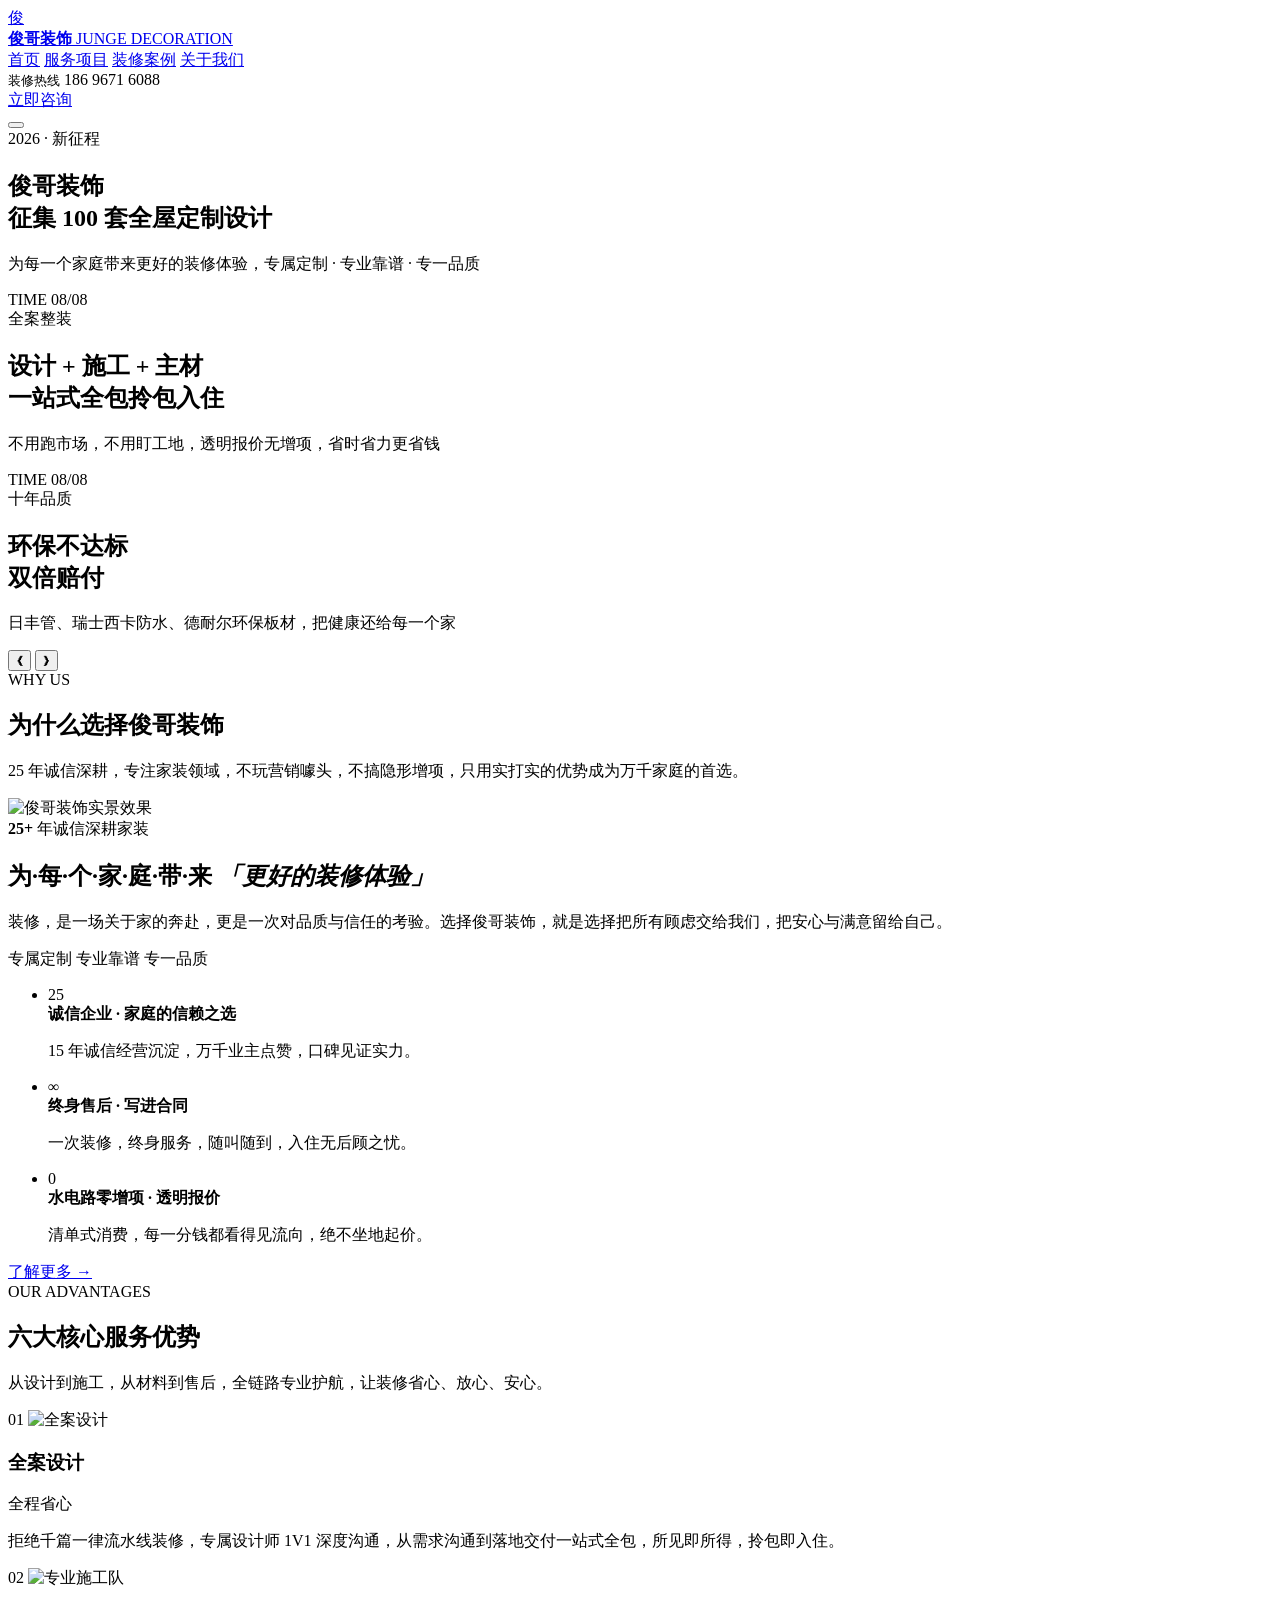
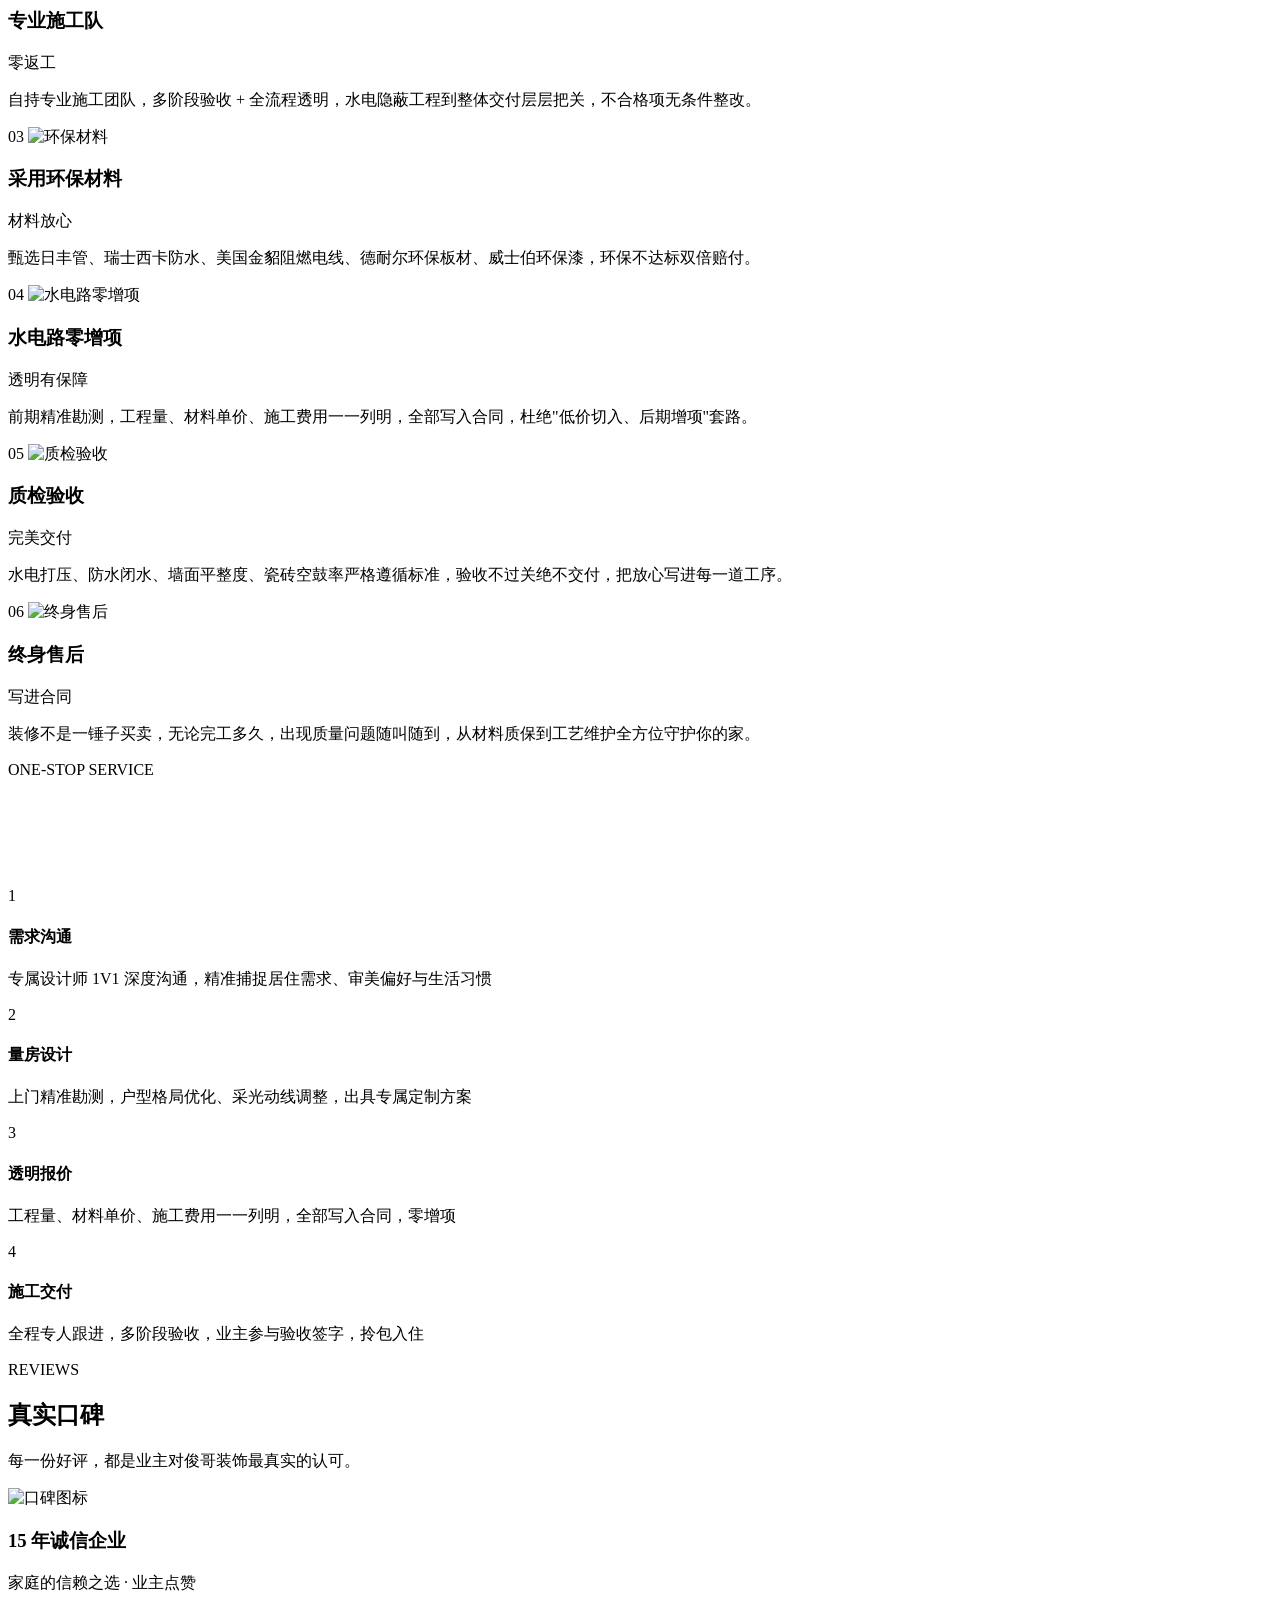
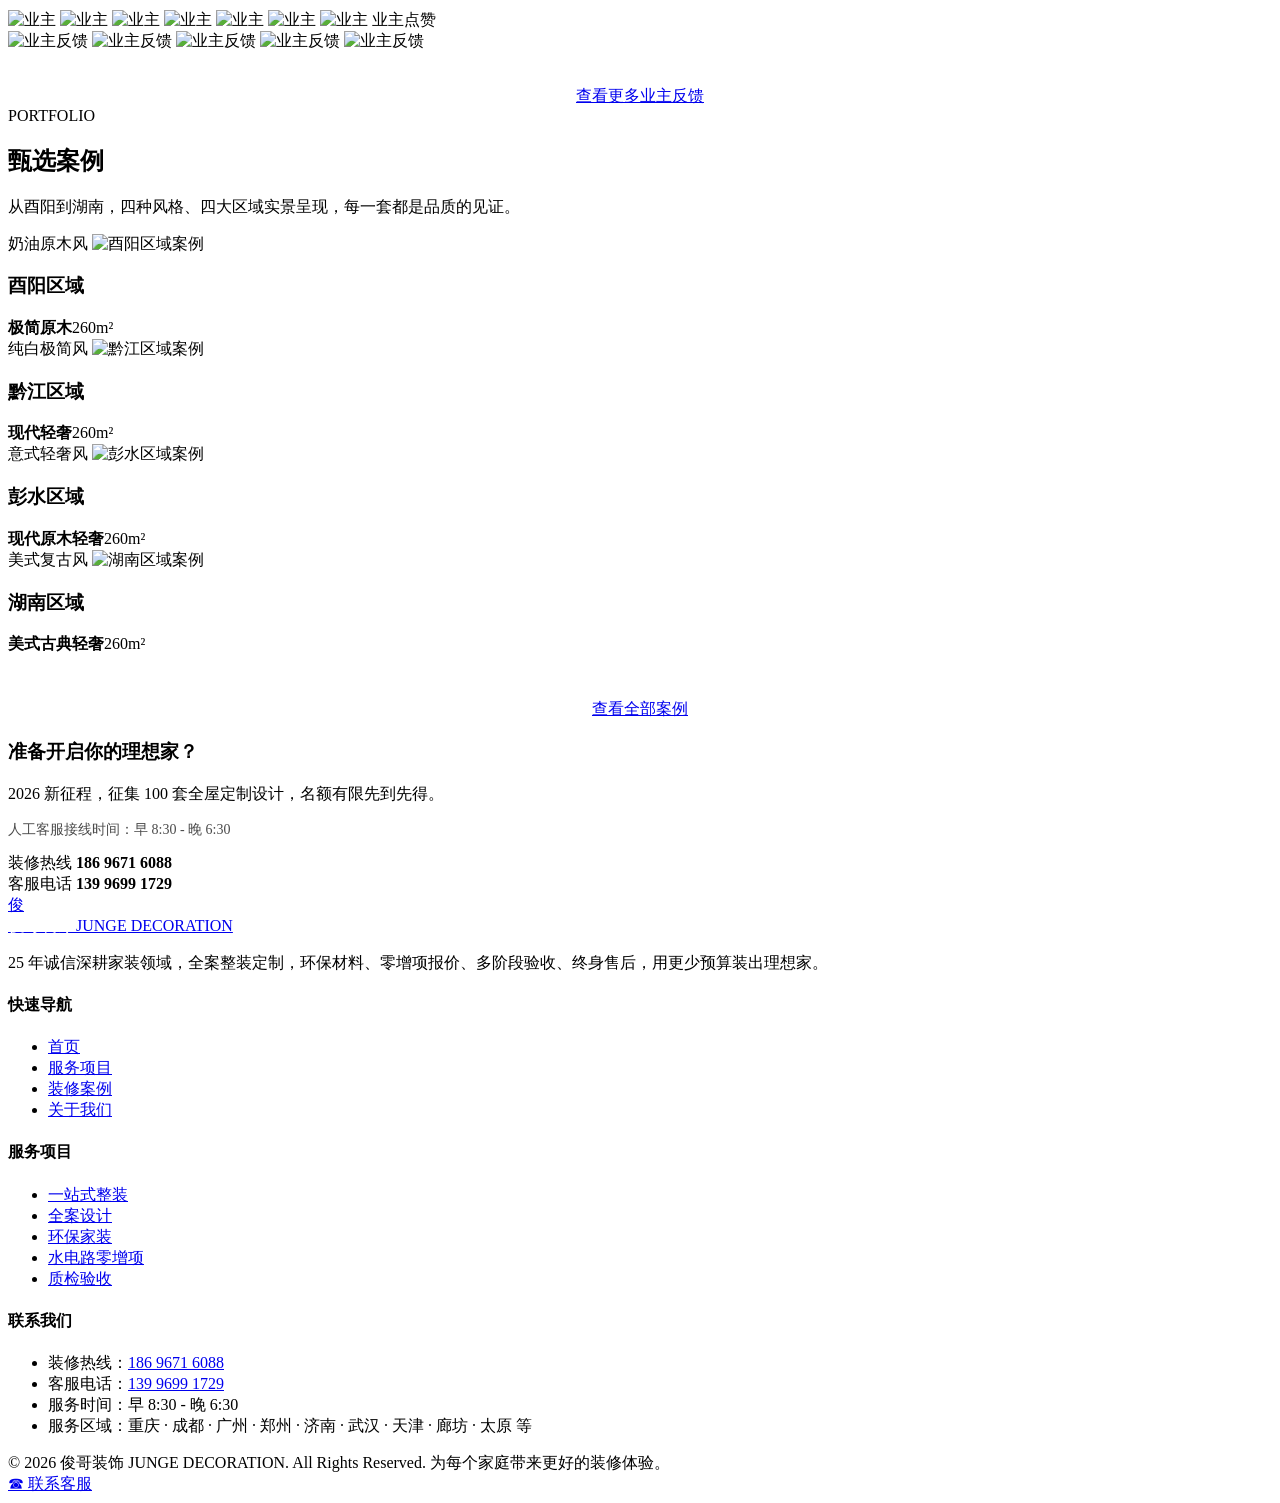
==== index.html @ 9ebd9d01 "add index.html" ====
<!DOCTYPE html>
<html lang="zh-CN">
<head>
  <meta charset="UTF-8" />
  <meta name="viewport" content="width=device-width, initial-scale=1.0" />
  <title>俊哥装饰 - 一站式整装定制 · 环保家装 · 终身售后</title>
  <meta name="description" content="俊哥装饰，25年诚信深耕家装领域。全案设计、环保材料、水电路零增项、多阶段质检验收、终身售后写进合同，让装修像购物一样简单轻松。" />
  <link rel="stylesheet" href="assets/css/style.css" />
</head>
<body>

  <!-- ============ 顶部导航 ============ -->
  <header class="header">
    <div class="container nav">
      <a class="brand" href="index.html">
        <div class="brand-logo">俊</div>
        <div class="brand-text">
          <b>俊哥装饰</b>
          <span>JUNGE DECORATION</span>
        </div>
      </a>
      <nav class="nav-links">
        <a href="index.html">首页</a>
        <a href="services.html">服务项目</a>
        <a href="cases.html">装修案例</a>
        <a href="about.html">关于我们</a>
      </nav>
      <div class="nav-contact">
        <div class="phone">
          <small>装修热线</small>
          186 9671 6088
        </div>
        <a class="btn btn--primary" href="tel:18696716088">立即咨询</a>
      </div>
      <button class="nav-toggle" aria-label="菜单">
        <span></span><span></span><span></span>
      </button>
    </div>
  </header>

  <!-- ============ Hero 轮播 ============ -->
  <section class="hero">
    <div class="hero-track">
      <div class="hero-slide" style="background-image: url('images/banner1.jpg');">
        <div class="hero-caption">
          <span class="year">2026 · 新征程</span>
          <h1>俊哥装饰<br />征集 100 套全屋定制设计</h1>
          <p>为每一个家庭带来更好的装修体验，专属定制 · 专业靠谱 · 专一品质</p>
          <span class="time">TIME 08/08</span>
        </div>
      </div>
      <div class="hero-slide" style="background-image: url('images/banner2.jpg');">
        <div class="hero-caption">
          <span class="year">全案整装</span>
          <h1>设计 + 施工 + 主材<br />一站式全包拎包入住</h1>
          <p>不用跑市场，不用盯工地，透明报价无增项，省时省力更省钱</p>
          <span class="time">TIME 08/08</span>
        </div>
      </div>
      <div class="hero-slide" style="background-image: url('images/banner3.jpg');">
        <div class="hero-caption">
          <span class="year">十年品质</span>
          <h1>环保不达标<br />双倍赔付</h1>
          <p>日丰管、瑞士西卡防水、德耐尔环保板材，把健康还给每一个家</p>
        </div>
      </div>
    </div>
    <button class="hero-arrow prev" aria-label="上一张">&#10094;</button>
    <button class="hero-arrow next" aria-label="下一张">&#10095;</button>
    <div class="hero-dots"></div>
  </section>

  <!-- ============ 为什么选择俊哥装饰 ============ -->
  <section class="section">
    <div class="container">
      <div class="section-head reveal">
        <span class="kicker">WHY US</span>
        <h2>为什么选择俊哥装饰</h2>
        <p>25 年诚信深耕，专注家装领域，不玩营销噱头，不搞隐形增项，只用实打实的优势成为万千家庭的首选。</p>
      </div>
      <div class="why-wrap">
        <div class="why-media reveal">
          <img src="images/why-bg.jpg" alt="俊哥装饰实景效果" />
          <div class="why-badge">
            <b>25+</b>
            <span>年诚信深耕家装</span>
          </div>
        </div>
        <div class="why-body reveal">
          <h2>为·每·个·家·庭·带·来 <em>「更好的装修体验」</em></h2>
          <p>装修，是一场关于家的奔赴，更是一次对品质与信任的考验。选择俊哥装饰，就是选择把所有顾虑交给我们，把安心与满意留给自己。</p>
          <div class="why-tags">
            <span class="why-tag"><i></i>专属定制</span>
            <span class="why-tag"><i></i>专业靠谱</span>
            <span class="why-tag"><i></i>专一品质</span>
          </div>
          <ul class="why-list">
            <li>
              <span class="n">25</span>
              <div>
                <b>诚信企业 · 家庭的信赖之选</b>
                <p>15 年诚信经营沉淀，万千业主点赞，口碑见证实力。</p>
              </div>
            </li>
            <li>
              <span class="n">∞</span>
              <div>
                <b>终身售后 · 写进合同</b>
                <p>一次装修，终身服务，随叫随到，入住无后顾之忧。</p>
              </div>
            </li>
            <li>
              <span class="n">0</span>
              <div>
                <b>水电路零增项 · 透明报价</b>
                <p>清单式消费，每一分钱都看得见流向，绝不坐地起价。</p>
              </div>
            </li>
          </ul>
          <a class="btn btn--primary" href="about.html" style="margin-top:20px;">了解更多 &rarr;</a>
        </div>
      </div>
    </div>
  </section>

  <!-- ============ 核心优势 ============ -->
  <section class="section section--white">
    <div class="container">
      <div class="section-head reveal">
        <span class="kicker">OUR ADVANTAGES</span>
        <h2>六大核心服务优势</h2>
        <p>从设计到施工，从材料到售后，全链路专业护航，让装修省心、放心、安心。</p>
      </div>
      <div class="adv-grid">
        <div class="adv-card reveal">
          <span class="adv-num">01</span>
          <img class="adv-img" src="images/design.jpg" alt="全案设计" />
          <h3>全案设计</h3>
          <div class="adv-sub">全程省心</div>
          <p>拒绝千篇一律流水线装修，专属设计师 1V1 深度沟通，从需求沟通到落地交付一站式全包，所见即所得，拎包即入住。</p>
        </div>
        <div class="adv-card reveal">
          <span class="adv-num">02</span>
          <img class="adv-img" src="images/worker.jpg" alt="专业施工队" />
          <h3>专业施工队</h3>
          <div class="adv-sub">零返工</div>
          <p>自持专业施工团队，多阶段验收 + 全流程透明，水电隐蔽工程到整体交付层层把关，不合格项无条件整改。</p>
        </div>
        <div class="adv-card reveal">
          <span class="adv-num">03</span>
          <img class="adv-img" src="images/env.jpg" alt="环保材料" />
          <h3>采用环保材料</h3>
          <div class="adv-sub">材料放心</div>
          <p>甄选日丰管、瑞士西卡防水、美国金貂阻燃电线、德耐尔环保板材、威士伯环保漆，环保不达标双倍赔付。</p>
        </div>
        <div class="adv-card reveal">
          <span class="adv-num">04</span>
          <img class="adv-img" src="images/zero.jpg" alt="水电路零增项" />
          <h3>水电路零增项</h3>
          <div class="adv-sub">透明有保障</div>
          <p>前期精准勘测，工程量、材料单价、施工费用一一列明，全部写入合同，杜绝"低价切入、后期增项"套路。</p>
        </div>
        <div class="adv-card reveal">
          <span class="adv-num">05</span>
          <img class="adv-img" src="images/patent.png" alt="质检验收" />
          <h3>质检验收</h3>
          <div class="adv-sub">完美交付</div>
          <p>水电打压、防水闭水、墙面平整度、瓷砖空鼓率严格遵循标准，验收不过关绝不交付，把放心写进每一道工序。</p>
        </div>
        <div class="adv-card reveal">
          <span class="adv-num">06</span>
          <img class="adv-img" src="images/after-sale.jpg" alt="终身售后" />
          <h3>终身售后</h3>
          <div class="adv-sub">写进合同</div>
          <p>装修不是一锤子买卖，无论完工多久，出现质量问题随叫随到，从材料质保到工艺维护全方位守护你的家。</p>
        </div>
      </div>
    </div>
  </section>

  <!-- ============ 一站式流程 ============ -->
  <section class="section section--dark">
    <div class="container">
      <div class="section-head reveal">
        <span class="kicker">ONE-STOP SERVICE</span>
        <h2 style="color:#fff;">一站式整装 · 装修像购物一样简单</h2>
        <p style="color:rgba(255,255,255,0.7);">设计 + 基材 + 主材 + 施工 + 售后全包，透明报价，无增项，无套路。</p>
      </div>
      <div class="flow-grid">
        <div class="flow-step reveal">
          <div class="num">1</div>
          <h4>需求沟通</h4>
          <p>专属设计师 1V1 深度沟通，精准捕捉居住需求、审美偏好与生活习惯</p>
        </div>
        <div class="flow-step reveal">
          <div class="num">2</div>
          <h4>量房设计</h4>
          <p>上门精准勘测，户型格局优化、采光动线调整，出具专属定制方案</p>
        </div>
        <div class="flow-step reveal">
          <div class="num">3</div>
          <h4>透明报价</h4>
          <p>工程量、材料单价、施工费用一一列明，全部写入合同，零增项</p>
        </div>
        <div class="flow-step reveal">
          <div class="num">4</div>
          <h4>施工交付</h4>
          <p>全程专人跟进，多阶段验收，业主参与验收签字，拎包入住</p>
        </div>
      </div>
    </div>
  </section>

  <!-- ============ 真实口碑 ============ -->
  <section class="section section--light">
    <div class="container">
      <div class="section-head reveal">
        <span class="kicker">REVIEWS</span>
        <h2>真实口碑</h2>
        <p>每一份好评，都是业主对俊哥装饰最真实的认可。</p>
      </div>
      <div class="review-head reveal">
        <img src="images/review-icon.png" alt="口碑图标" />
        <div>
          <h3>15 年诚信企业</h3>
          <p>家庭的信赖之选 · 业主点赞</p>
        </div>
        <div class="review-avatars">
          <img src="images/avatar1.jpg" alt="业主" />
          <img src="images/avatar2.jpg" alt="业主" />
          <img src="images/avatar3.jpg" alt="业主" />
          <img src="images/avatar4.jpg" alt="业主" />
          <img src="images/avatar5.jpg" alt="业主" />
          <img src="images/avatar6.jpg" alt="业主" />
          <img src="images/avatar7.jpg" alt="业主" />
          <span class="tip">业主点赞</span>
        </div>
      </div>
      <div class="review-grid">
        <img src="images/yzhk1.png" alt="业主反馈" data-lightbox="images/yzhk1.png" />
        <img src="images/yzhk2.png" alt="业主反馈" data-lightbox="images/yzhk2.png" />
        <img src="images/yzhk3.jpg" alt="业主反馈" data-lightbox="images/yzhk3.jpg" />
        <img src="images/yzhk4.jpg" alt="业主反馈" data-lightbox="images/yzhk4.jpg" />
        <img src="images/yzhk5.jpg" alt="业主反馈" data-lightbox="images/yzhk5.jpg" />
      </div>
      <div style="text-align:center; margin-top:34px;">
        <a class="btn btn--dark" href="about.html#reviews">查看更多业主反馈</a>
      </div>
    </div>
  </section>

  <!-- ============ 甄选案例 ============ -->
  <section class="section section--white">
    <div class="container">
      <div class="section-head reveal">
        <span class="kicker">PORTFOLIO</span>
        <h2>甄选案例</h2>
        <p>从酉阳到湖南，四种风格、四大区域实景呈现，每一套都是品质的见证。</p>
      </div>
      <div class="case-grid">
        <div class="case-card reveal" onclick="location.href='cases.html'">
          <div class="case-cover">
            <span class="case-style">奶油原木风</span>
            <img src="images/case1.png" alt="酉阳区域案例" />
          </div>
          <div class="case-info">
            <h3>酉阳区域</h3>
            <div class="meta"><b>极简原木</b><span>260m²</span></div>
          </div>
        </div>
        <div class="case-card reveal" onclick="location.href='cases.html'">
          <div class="case-cover">
            <span class="case-style">纯白极简风</span>
            <img src="images/case2.png" alt="黔江区域案例" />
          </div>
          <div class="case-info">
            <h3>黔江区域</h3>
            <div class="meta"><b>现代轻奢</b><span>260m²</span></div>
          </div>
        </div>
        <div class="case-card reveal" onclick="location.href='cases.html'">
          <div class="case-cover">
            <span class="case-style">意式轻奢风</span>
            <img src="images/case3.png" alt="彭水区域案例" />
          </div>
          <div class="case-info">
            <h3>彭水区域</h3>
            <div class="meta"><b>现代原木轻奢</b><span>260m²</span></div>
          </div>
        </div>
        <div class="case-card reveal" onclick="location.href='cases.html'">
          <div class="case-cover">
            <span class="case-style">美式复古风</span>
            <img src="images/case4.png" alt="湖南区域案例" />
          </div>
          <div class="case-info">
            <h3>湖南区域</h3>
            <div class="meta"><b>美式古典轻奢</b><span>260m²</span></div>
          </div>
        </div>
      </div>
      <div style="text-align:center; margin-top:44px;">
        <a class="btn btn--primary" href="cases.html">查看全部案例</a>
      </div>
    </div>
  </section>

  <!-- ============ 联系 CTA ============ -->
  <section class="section">
    <div class="container">
      <div class="cta reveal">
        <div>
          <h3>准备开启你的理想家？</h3>
          <p>2026 新征程，征集 100 套全屋定制设计，名额有限先到先得。</p>
          <p style="opacity:0.7; font-size:14px;">人工客服接线时间：早 8:30 - 晚 6:30</p>
        </div>
        <div class="phones">
          <div>
            <span>装修热线</span>
            <b>186 9671 6088</b>
          </div>
          <div>
            <span>客服电话</span>
            <b>139 9699 1729</b>
          </div>
        </div>
      </div>
    </div>
  </section>

  <!-- ============ 页脚 ============ -->
  <footer class="footer">
    <div class="container">
      <div class="footer-grid">
        <div class="footer-brand">
          <a class="brand" href="index.html">
            <div class="brand-logo">俊</div>
            <div class="brand-text">
              <b style="color:#fff;">俊哥装饰</b>
              <span>JUNGE DECORATION</span>
            </div>
          </a>
          <p>25 年诚信深耕家装领域，全案整装定制，环保材料、零增项报价、多阶段验收、终身售后，用更少预算装出理想家。</p>
        </div>
        <div>
          <h4>快速导航</h4>
          <ul class="footer-links">
            <li><a href="index.html">首页</a></li>
            <li><a href="services.html">服务项目</a></li>
            <li><a href="cases.html">装修案例</a></li>
            <li><a href="about.html">关于我们</a></li>
          </ul>
        </div>
        <div>
          <h4>服务项目</h4>
          <ul class="footer-links">
            <li><a href="services.html">一站式整装</a></li>
            <li><a href="services.html#design">全案设计</a></li>
            <li><a href="services.html#env">环保家装</a></li>
            <li><a href="services.html#zero">水电路零增项</a></li>
            <li><a href="services.html#check">质检验收</a></li>
          </ul>
        </div>
        <div>
          <h4>联系我们</h4>
          <ul class="footer-contact">
            <li><span>装修热线：</span><a href="tel:18696716088">186 9671 6088</a></li>
            <li><span>客服电话：</span><a href="tel:13996991729">139 9699 1729</a></li>
            <li><span>服务时间：</span>早 8:30 - 晚 6:30</li>
            <li><span>服务区域：</span>重庆 · 成都 · 广州 · 郑州 · 济南 · 武汉 · 天津 · 廊坊 · 太原 等</li>
          </ul>
        </div>
      </div>
      <div class="footer-bottom">
        &copy; 2026 俊哥装饰 JUNGE DECORATION. All Rights Reserved. 为每个家庭带来更好的装修体验。
      </div>
    </div>
  </footer>

  <a class="float-call" href="tel:18696716088">
    <span class="ico">&#9742;</span>
    <span>联系客服</span>
  </a>

  <script src="assets/js/main.js"></script>
</body>
</html>
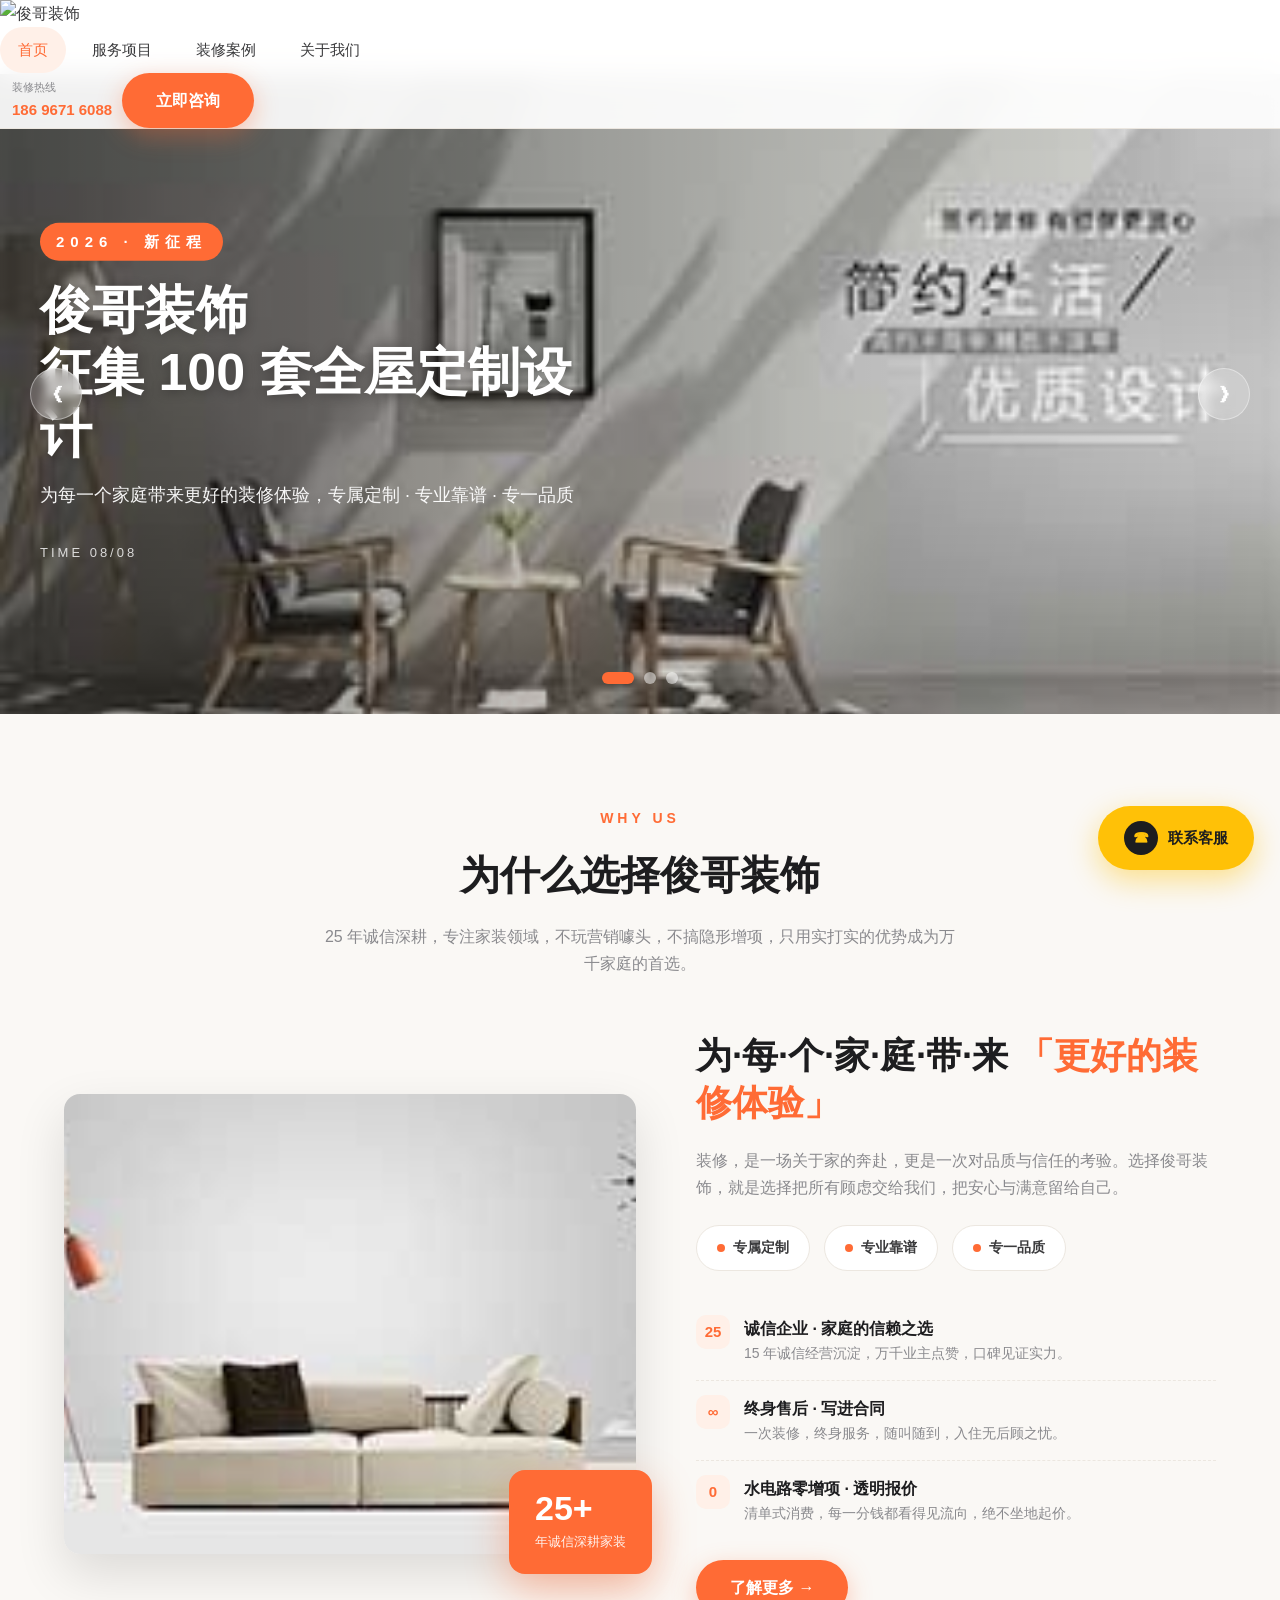
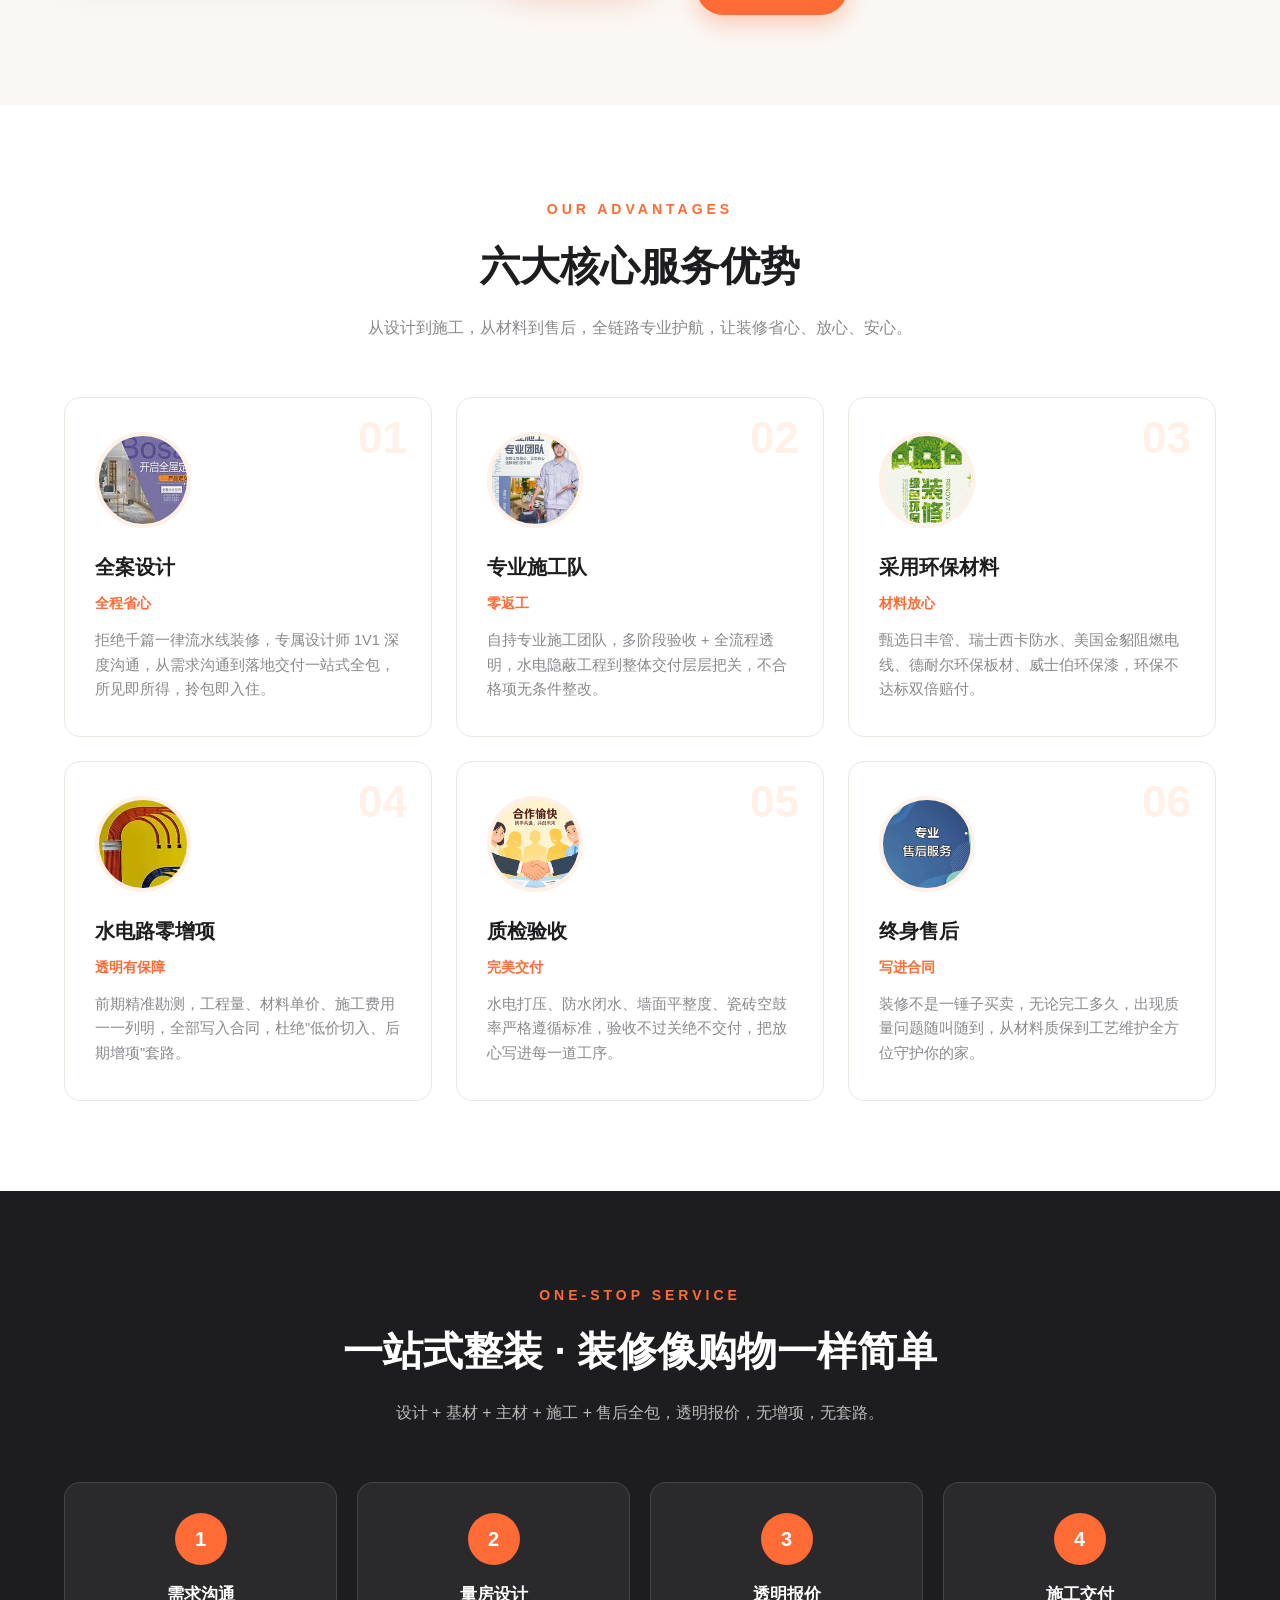
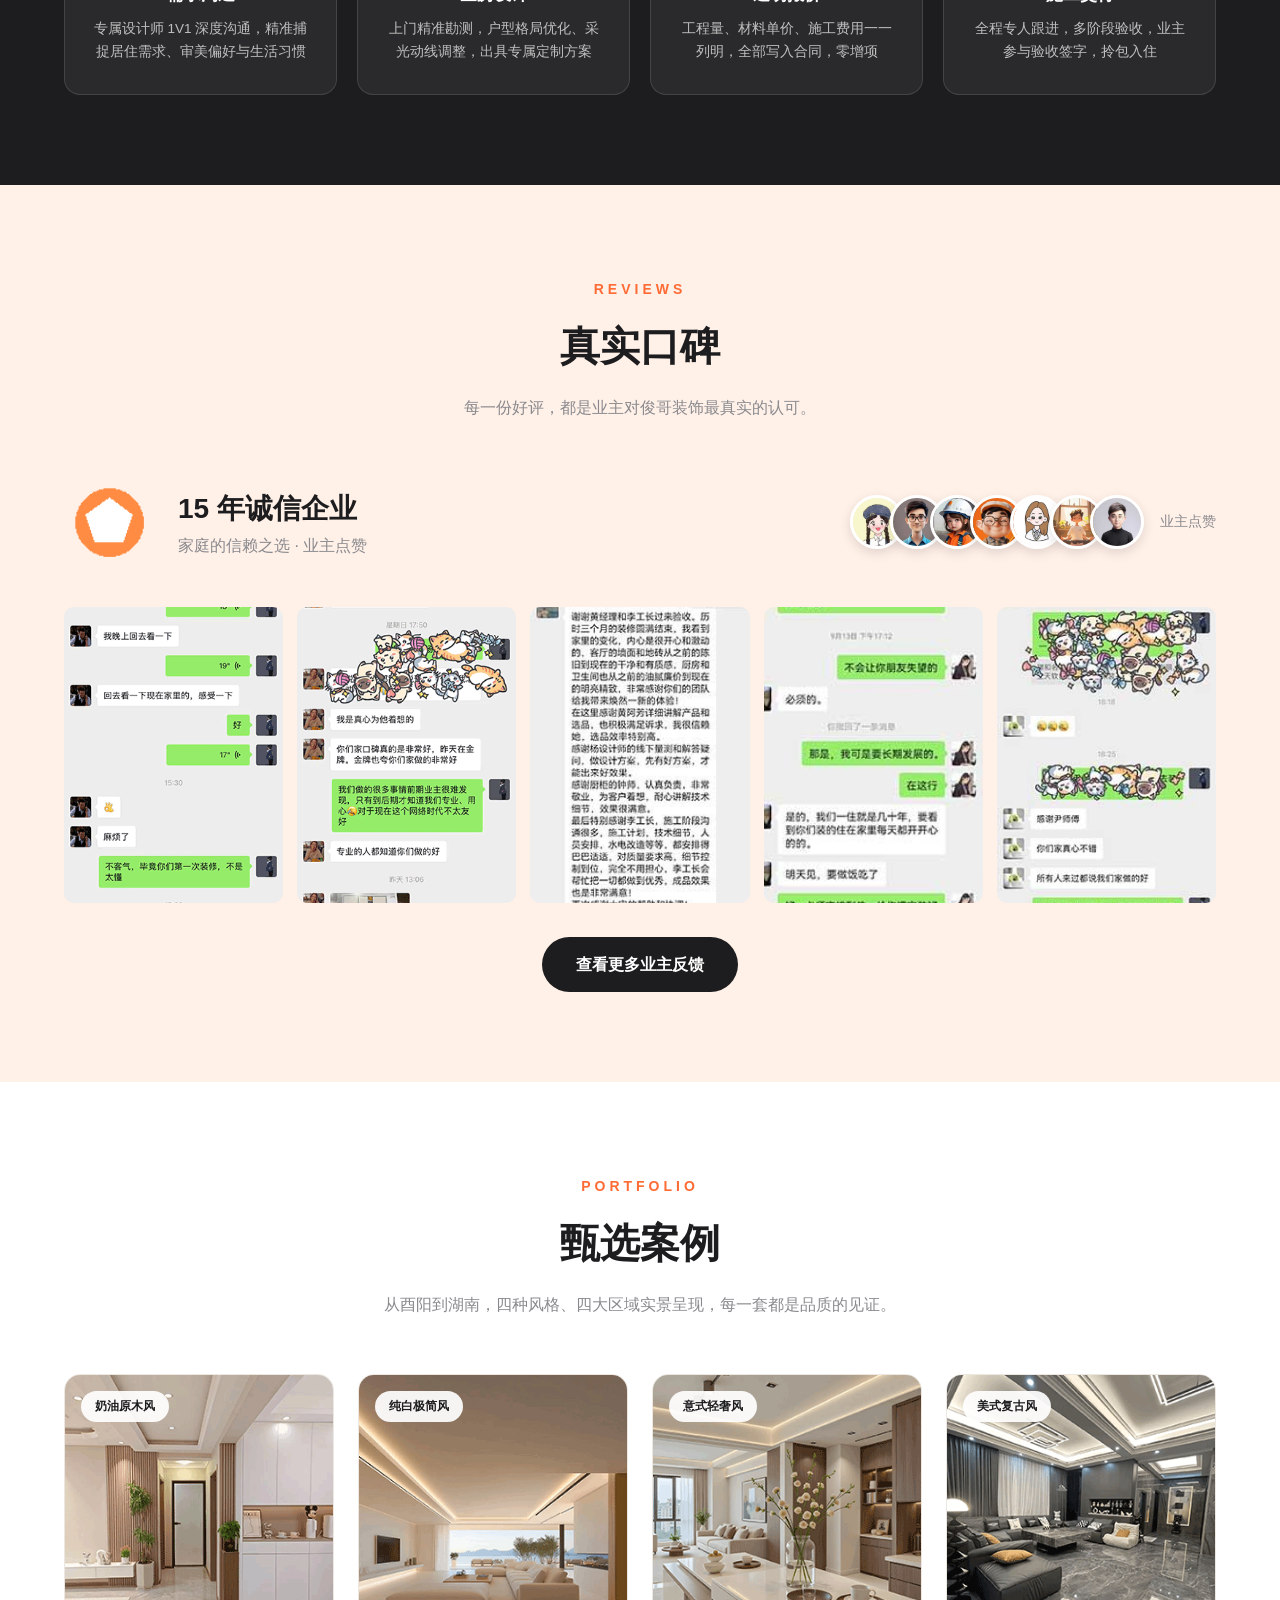
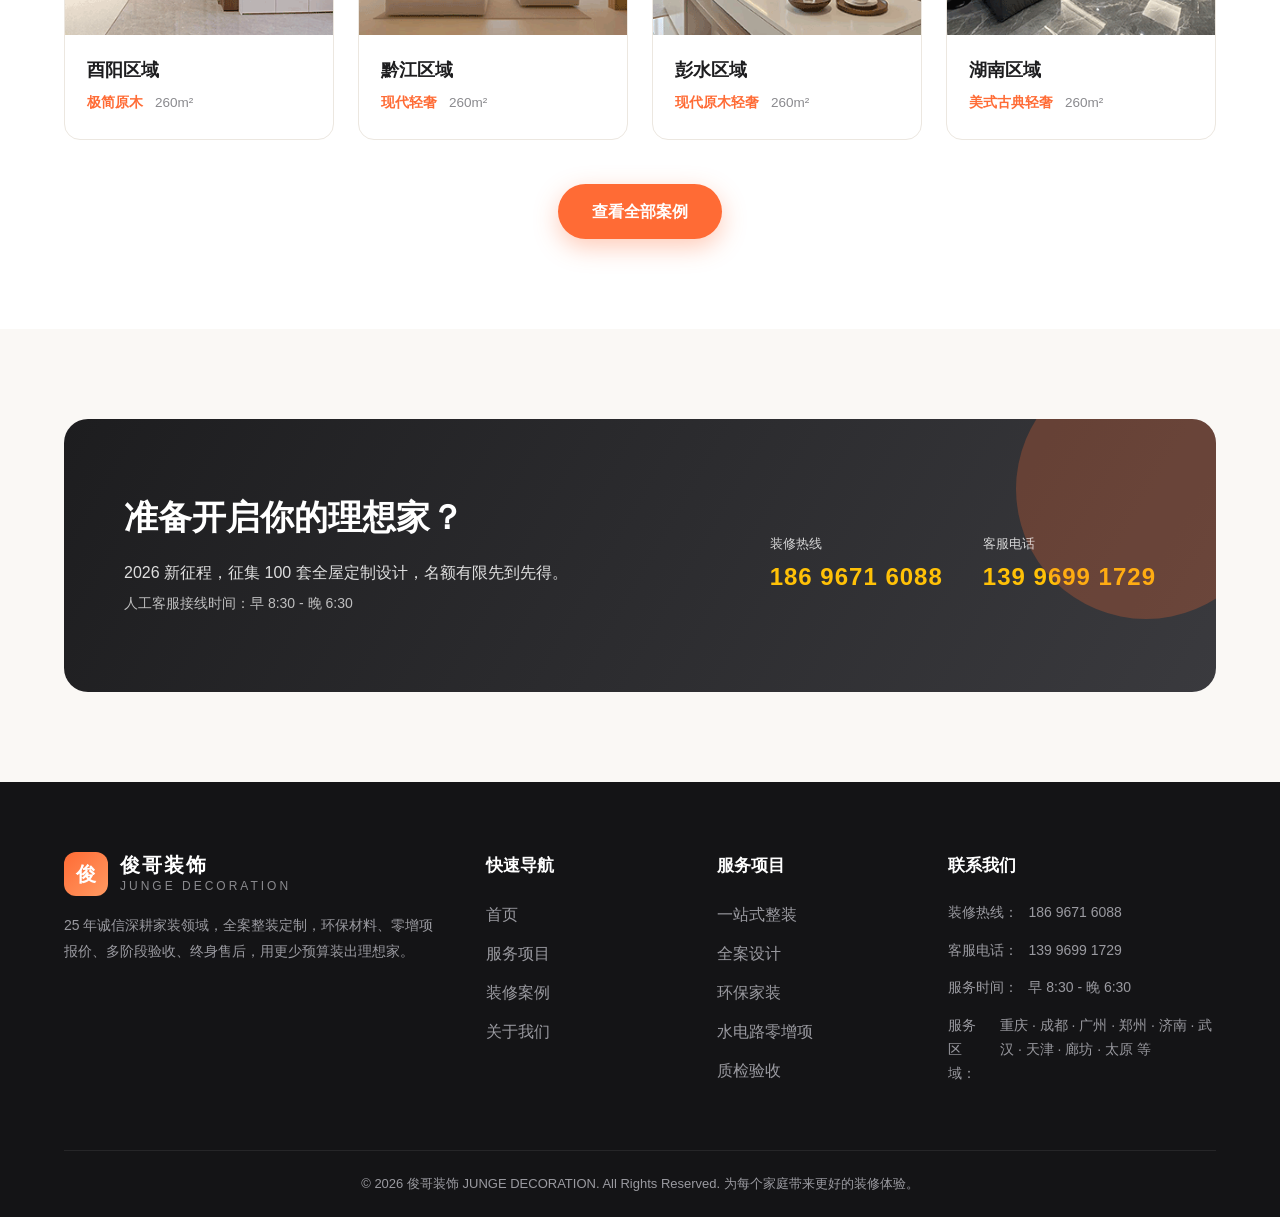
==== commit 9715e004: "update index.html" ====
--- a/index.html
+++ b/index.html
@@ -11,13 +11,8 @@
 
   <!-- ============ 顶部导航 ============ -->
   <header class="header">
-    <div class="container nav">
-      <a class="brand" href="index.html">
-        <div class="brand-logo">俊</div>
-        <div class="brand-text">
-          <b>俊哥装饰</b>
-          <span>JUNGE DECORATION</span>
-        </div>
+          <a class="brand" href="index.html">
+        <img class="brand-logo-img" src="images/logo.jpg" alt="俊哥装饰" />
       </a>
       <nav class="nav-links">
         <a href="index.html">首页</a>
--- a/assets/css/style.css
+++ b/assets/css/style.css
@@ -0,0 +1,684 @@
+/* =========================================================
+   俊哥装饰 · 装修服务网站 全局样式
+   主色: 品牌橙 #ff6b35 / 深灰 #1d1d1f / 原木暖调 #b98a5e
+   ========================================================= */
+:root {
+  --primary: #ff6b35;
+  --primary-dark: #e8541d;
+  --primary-light: #fff0e8;
+  --dark: #1d1d1f;
+  --dark-2: #2a2a2e;
+  --text: #3a3a3c;
+  --text-light: #8a8a8e;
+  --bg: #faf8f5;
+  --bg-white: #ffffff;
+  --border: #ece7e0;
+  --wood: #b98a5e;
+  --yellow: #ffc107;
+  --shadow: 0 10px 30px rgba(0, 0, 0, 0.06);
+  --shadow-lg: 0 20px 50px rgba(0, 0, 0, 0.12);
+  --radius: 16px;
+  --radius-sm: 10px;
+  --font: "PingFang SC", "Microsoft YaHei", "Hiragino Sans GB", "Segoe UI", sans-serif;
+}
+
+* { margin: 0; padding: 0; box-sizing: border-box; }
+
+html { scroll-behavior: smooth; }
+
+body {
+  font-family: var(--font);
+  color: var(--text);
+  background: var(--bg);
+  line-height: 1.7;
+  -webkit-font-smoothing: antialiased;
+}
+
+img { max-width: 100%; display: block; }
+a { text-decoration: none; color: inherit; }
+ul { list-style: none; }
+
+.container {
+  max-width: 1200px;
+  margin: 0 auto;
+  padding: 0 24px;
+}
+
+.section { padding: 90px 0; }
+.section--white { background: #fff; }
+.section--dark { background: var(--dark); color: #fff; }
+.section--light { background: var(--primary-light); }
+
+.section-head { text-align: center; margin-bottom: 56px; }
+.section-head .kicker {
+  display: inline-block;
+  color: var(--primary);
+  font-weight: 600;
+  letter-spacing: 4px;
+  font-size: 14px;
+  text-transform: uppercase;
+  margin-bottom: 10px;
+}
+.section-head h2 {
+  font-size: 40px;
+  font-weight: 700;
+  color: var(--dark);
+  margin-bottom: 14px;
+}
+.section-head p { color: var(--text-light); max-width: 640px; margin: 0 auto; }
+
+/* ---------- 按钮 ---------- */
+.btn {
+  display: inline-flex;
+  align-items: center;
+  gap: 8px;
+  padding: 14px 34px;
+  border-radius: 999px;
+  font-size: 16px;
+  font-weight: 600;
+  cursor: pointer;
+  border: none;
+  transition: all 0.3s ease;
+}
+.btn--primary { background: var(--primary); color: #fff; box-shadow: 0 8px 24px rgba(255, 107, 53, 0.35); }
+.btn--primary:hover { background: var(--primary-dark); transform: translateY(-2px); }
+.btn--outline { background: transparent; color: #fff; border: 1.5px solid rgba(255,255,255,0.6); }
+.btn--outline:hover { background: rgba(255,255,255,0.12); }
+.btn--dark { background: var(--dark); color: #fff; }
+.btn--dark:hover { background: #000; transform: translateY(-2px); }
+
+/* ---------- 顶部导航 ---------- */
+.header {
+  position: fixed;
+  top: 0; left: 0; right: 0;
+  z-index: 1000;
+  background: rgba(255, 255, 255, 0.92);
+  backdrop-filter: blur(12px);
+  border-bottom: 1px solid var(--border);
+  transition: box-shadow 0.3s ease;
+}
+.header.scrolled { box-shadow: 0 4px 20px rgba(0,0,0,0.08); }
+.nav {
+  display: flex;
+  align-items: center;
+  justify-content: space-between;
+  height: 74px;
+}
+.brand { display: flex; align-items: center; gap: 12px; }
+.brand-logo {
+  width: 44px; height: 44px;
+  border-radius: 12px;
+  background: linear-gradient(135deg, var(--primary), #ff9a62);
+  display: flex; align-items: center; justify-content: center;
+  color: #fff; font-weight: 800; font-size: 20px;
+}
+.brand-text { line-height: 1.1; }
+.brand-text b { font-size: 20px; color: var(--dark); display: block; letter-spacing: 2px; }
+.brand-text span { font-size: 12px; color: var(--text-light); letter-spacing: 3px; }
+
+.nav-links { display: flex; align-items: center; gap: 8px; }
+.nav-links a {
+  padding: 10px 18px;
+  border-radius: 999px;
+  font-size: 15px;
+  font-weight: 500;
+  color: var(--text);
+  transition: all 0.25s ease;
+}
+.nav-links a:hover, .nav-links a.active { background: var(--primary-light); color: var(--primary); }
+
+.nav-contact { display: flex; align-items: center; gap: 10px; margin-left: 12px; }
+.nav-contact .phone {
+  font-size: 15px; font-weight: 700; color: var(--primary);
+  white-space: nowrap;
+}
+.nav-contact .phone small { display: block; font-weight: 400; font-size: 11px; color: var(--text-light); }
+
+.nav-toggle {
+  display: none;
+  flex-direction: column;
+  gap: 5px;
+  background: none; border: none; cursor: pointer;
+  padding: 8px;
+}
+.nav-toggle span {
+  width: 26px; height: 3px;
+  background: var(--dark);
+  border-radius: 3px;
+  transition: all 0.3s ease;
+}
+
+/* ---------- Hero 轮播 ---------- */
+.hero {
+  margin-top: 74px;
+  position: relative;
+  height: 640px;
+  overflow: hidden;
+}
+.hero-track { display: flex; height: 100%; transition: transform 0.7s ease; }
+.hero-slide {
+  position: relative;
+  min-width: 100%;
+  height: 100%;
+  background-size: cover;
+  background-position: center;
+}
+.hero-slide::after {
+  content: "";
+  position: absolute; inset: 0;
+  background: linear-gradient(90deg, rgba(0,0,0,0.45) 0%, rgba(0,0,0,0.15) 60%, transparent 100%);
+}
+.hero-caption {
+  position: absolute;
+  z-index: 2;
+  top: 50%;
+  left: 0;
+  transform: translateY(-50%);
+  color: #fff;
+  max-width: 620px;
+  padding: 0 40px;
+  width: 100%;
+}
+.hero-caption .year {
+  display: inline-block;
+  font-size: 15px;
+  font-weight: 700;
+  letter-spacing: 6px;
+  background: var(--primary);
+  padding: 6px 16px;
+  border-radius: 999px;
+  margin-bottom: 18px;
+}
+.hero-caption h1 { font-size: 52px; font-weight: 800; line-height: 1.2; margin-bottom: 14px; text-shadow: 0 2px 12px rgba(0,0,0,0.3); }
+.hero-caption p { font-size: 18px; opacity: 0.95; margin-bottom: 28px; }
+.hero-caption .time { font-size: 13px; letter-spacing: 3px; opacity: 0.8; }
+
+.hero-arrow {
+  position: absolute;
+  top: 50%;
+  transform: translateY(-50%);
+  z-index: 3;
+  width: 52px; height: 52px;
+  border-radius: 50%;
+  background: rgba(255,255,255,0.18);
+  border: 1px solid rgba(255,255,255,0.4);
+  color: #fff;
+  font-size: 22px;
+  cursor: pointer;
+  transition: all 0.3s ease;
+  backdrop-filter: blur(6px);
+}
+.hero-arrow:hover { background: var(--primary); border-color: var(--primary); }
+.hero-arrow.prev { left: 30px; }
+.hero-arrow.next { right: 30px; }
+
+.hero-dots {
+  position: absolute;
+  bottom: 30px; left: 50%;
+  transform: translateX(-50%);
+  display: flex; gap: 10px;
+  z-index: 3;
+}
+.hero-dots button {
+  width: 12px; height: 12px;
+  border-radius: 50%;
+  border: none;
+  background: rgba(255,255,255,0.5);
+  cursor: pointer;
+  transition: all 0.3s ease;
+}
+.hero-dots button.active { background: var(--primary); width: 32px; border-radius: 999px; }
+
+/* ---------- 为什么选择 ---------- */
+.why-wrap { display: grid; grid-template-columns: 1.1fr 1fr; gap: 60px; align-items: center; }
+.why-media { position: relative; }
+.why-media img { border-radius: var(--radius); box-shadow: var(--shadow-lg); width: 100%; height: 460px; object-fit: cover; }
+.why-media .why-badge {
+  position: absolute;
+  right: -16px; bottom: -20px;
+  background: var(--primary);
+  color: #fff;
+  padding: 20px 26px;
+  border-radius: var(--radius);
+  box-shadow: 0 16px 40px rgba(255,107,53,0.4);
+}
+.why-badge b { font-size: 34px; display: block; line-height: 1.1; }
+.why-badge span { font-size: 13px; opacity: 0.9; }
+.why-body h2 { font-size: 36px; color: var(--dark); margin-bottom: 20px; line-height: 1.3; }
+.why-body h2 em { font-style: normal; color: var(--primary); }
+.why-body > p { color: var(--text-light); margin-bottom: 24px; }
+.why-tags { display: flex; gap: 14px; flex-wrap: wrap; margin-bottom: 30px; }
+.why-tag {
+  display: inline-flex; align-items: center; gap: 8px;
+  background: #fff;
+  border: 1px solid var(--border);
+  padding: 10px 20px;
+  border-radius: 999px;
+  font-size: 14px; font-weight: 600;
+}
+.why-tag i { width: 8px; height: 8px; border-radius: 50%; background: var(--primary); display: inline-block; }
+.why-list li {
+  display: flex; gap: 14px;
+  padding: 14px 0;
+  border-bottom: 1px dashed var(--border);
+  align-items: flex-start;
+}
+.why-list li:last-child { border-bottom: none; }
+.why-list .n {
+  flex-shrink: 0;
+  width: 34px; height: 34px;
+  border-radius: 10px;
+  background: var(--primary-light);
+  color: var(--primary);
+  font-weight: 700;
+  display: flex; align-items: center; justify-content: center;
+  font-size: 15px;
+}
+.why-list b { display: block; color: var(--dark); font-size: 16px; }
+.why-list p { font-size: 14px; color: var(--text-light); }
+
+/* ---------- 优势网格 ---------- */
+.adv-grid { display: grid; grid-template-columns: repeat(3, 1fr); gap: 24px; }
+.adv-card {
+  background: #fff;
+  border-radius: var(--radius);
+  padding: 34px 30px;
+  border: 1px solid var(--border);
+  transition: all 0.35s ease;
+  position: relative;
+  overflow: hidden;
+}
+.adv-card:hover { transform: translateY(-8px); box-shadow: var(--shadow-lg); border-color: transparent; }
+.adv-card .adv-img {
+  width: 96px; height: 96px;
+  border-radius: 50%;
+  object-fit: cover;
+  margin-bottom: 22px;
+  border: 4px solid var(--primary-light);
+}
+.adv-card h3 { font-size: 20px; color: var(--dark); margin-bottom: 8px; }
+.adv-card .adv-sub { color: var(--primary); font-weight: 600; font-size: 14px; margin-bottom: 12px; }
+.adv-card p { color: var(--text-light); font-size: 14.5px; }
+.adv-card .adv-num {
+  position: absolute;
+  top: 18px; right: 24px;
+  font-size: 44px;
+  font-weight: 800;
+  color: var(--primary-light);
+  line-height: 1;
+}
+
+/* ---------- 案例 ---------- */
+.case-grid { display: grid; grid-template-columns: repeat(4, 1fr); gap: 24px; }
+.case-card {
+  background: #fff;
+  border-radius: var(--radius);
+  overflow: hidden;
+  border: 1px solid var(--border);
+  transition: all 0.35s ease;
+  cursor: pointer;
+}
+.case-card:hover { transform: translateY(-8px); box-shadow: var(--shadow-lg); }
+.case-cover { position: relative; height: 260px; overflow: hidden; }
+.case-cover img { width: 100%; height: 100%; object-fit: cover; transition: transform 0.5s ease; }
+.case-card:hover .case-cover img { transform: scale(1.08); }
+.case-cover .case-style {
+  position: absolute;
+  top: 16px; left: 16px;
+  background: rgba(255,255,255,0.92);
+  color: var(--dark);
+  font-size: 12px;
+  font-weight: 600;
+  padding: 5px 14px;
+  border-radius: 999px;
+}
+.case-info { padding: 20px 22px 24px; }
+.case-info h3 { font-size: 18px; color: var(--dark); margin-bottom: 6px; }
+.case-info .meta { font-size: 13.5px; color: var(--text-light); display: flex; gap: 12px; align-items: center; }
+.case-info .meta b { color: var(--primary); }
+
+/* ---------- 口碑 ---------- */
+.review-head { display: flex; align-items: center; gap: 24px; margin-bottom: 40px; }
+.review-head img { width: 90px; height: 90px; border-radius: 50%; }
+.review-head h3 { font-size: 28px; color: var(--dark); }
+.review-head p { color: var(--text-light); }
+.review-avatars { display: flex; align-items: center; margin-left: auto; }
+.review-avatars img {
+  width: 54px; height: 54px;
+  border-radius: 50%;
+  object-fit: cover;
+  border: 3px solid #fff;
+  margin-left: -14px;
+  box-shadow: 0 4px 12px rgba(0,0,0,0.12);
+}
+.review-avatars img:first-child { margin-left: 0; }
+.review-avatars .tip {
+  margin-left: 16px;
+  font-size: 14px; color: var(--text-light);
+  font-weight: 500;
+}
+.review-grid { display: grid; grid-template-columns: repeat(5, 1fr); gap: 14px; }
+.review-grid img {
+  width: 100%;
+  aspect-ratio: 1 / 1.35;
+  object-fit: cover;
+  border-radius: var(--radius-sm);
+  cursor: pointer;
+  transition: transform 0.3s ease, box-shadow 0.3s ease;
+}
+.review-grid img:hover { transform: scale(1.04); box-shadow: var(--shadow-lg); }
+
+/* ---------- 全案/服务描述块 ---------- */
+.flow-grid { display: grid; grid-template-columns: repeat(4, 1fr); gap: 20px; margin-top: 50px; }
+.flow-step {
+  background: rgba(255,255,255,0.06);
+  border: 1px solid rgba(255,255,255,0.12);
+  border-radius: var(--radius);
+  padding: 30px 26px;
+  text-align: center;
+}
+.flow-step .num {
+  width: 52px; height: 52px;
+  margin: 0 auto 16px;
+  border-radius: 50%;
+  background: var(--primary);
+  color: #fff;
+  font-size: 20px;
+  font-weight: 700;
+  display: flex; align-items: center; justify-content: center;
+}
+.flow-step h4 { font-size: 17px; margin-bottom: 8px; }
+.flow-step p { font-size: 13.5px; color: rgba(255,255,255,0.7); }
+
+/* ---------- 页面 Banner ---------- */
+.page-hero {
+  margin-top: 74px;
+  position: relative;
+  padding: 120px 0;
+  background-size: cover;
+  background-position: center;
+  text-align: center;
+  color: #fff;
+}
+.page-hero::before {
+  content: "";
+  position: absolute; inset: 0;
+  background: rgba(0,0,0,0.55);
+}
+.page-hero .container { position: relative; z-index: 2; }
+.page-hero h1 { font-size: 46px; font-weight: 800; margin-bottom: 12px; }
+.page-hero p { font-size: 17px; opacity: 0.9; }
+.breadcrumb { margin-top: 16px; font-size: 14px; opacity: 0.85; }
+.breadcrumb a:hover { color: var(--primary); }
+
+/* ---------- 服务详情 ---------- */
+.svc-block { display: grid; grid-template-columns: 1fr 1fr; gap: 60px; align-items: center; padding: 30px 0; }
+.svc-block .media img { border-radius: var(--radius); box-shadow: var(--shadow-lg); width: 100%; height: 420px; object-fit: cover; }
+.svc-block h3 { font-size: 32px; color: var(--dark); margin-bottom: 8px; }
+.svc-block .svc-tag { display: inline-block; color: var(--primary); font-weight: 600; letter-spacing: 2px; font-size: 13px; margin-bottom: 14px; }
+.svc-block p { color: var(--text-light); margin-bottom: 16px; }
+.svc-block ul li {
+  display: flex; gap: 10px;
+  padding: 8px 0;
+  font-size: 15px;
+  color: var(--text);
+}
+.svc-block ul li::before { content: "✓"; color: var(--primary); font-weight: 700; }
+
+.brand-list { display: grid; grid-template-columns: repeat(5, 1fr); gap: 16px; margin-top: 26px; }
+.brand-item {
+  background: #fff;
+  border: 1px solid var(--border);
+  border-radius: var(--radius-sm);
+  padding: 20px 14px;
+  text-align: center;
+}
+.brand-item b { display: block; font-size: 15px; color: var(--dark); margin-bottom: 6px; }
+.brand-item span { font-size: 12.5px; color: var(--text-light); }
+
+/* ---------- 案例详情展示 ---------- */
+.case-detail-panel {
+  background: #fff;
+  border-radius: var(--radius);
+  box-shadow: var(--shadow);
+  overflow: hidden;
+  margin-bottom: 60px;
+}
+.case-tabs { display: flex; gap: 12px; padding: 26px 30px; border-bottom: 1px solid var(--border); flex-wrap: wrap; }
+.case-tab {
+  padding: 12px 26px;
+  border-radius: 999px;
+  border: 1px solid var(--border);
+  background: #fff;
+  cursor: pointer;
+  font-size: 15px;
+  font-weight: 600;
+  color: var(--text);
+  transition: all 0.3s ease;
+}
+.case-tab:hover { border-color: var(--primary); color: var(--primary); }
+.case-tab.active { background: var(--primary); border-color: var(--primary); color: #fff; }
+.case-show { padding: 34px 30px 44px; }
+.case-show-head { display: flex; align-items: baseline; gap: 16px; margin-bottom: 24px; flex-wrap: wrap; }
+.case-show-head h3 { font-size: 28px; color: var(--dark); }
+.case-show-head .style { color: var(--primary); font-weight: 600; }
+.case-show-head .area { color: var(--text-light); font-size: 15px; }
+.case-show-head .area b { color: var(--dark); }
+.case-gallery { display: grid; grid-template-columns: repeat(5, 1fr); gap: 14px; }
+.case-gallery img {
+  width: 100%;
+  aspect-ratio: 1 / 1.1;
+  object-fit: cover;
+  border-radius: var(--radius-sm);
+  cursor: pointer;
+  transition: transform 0.3s ease;
+}
+.case-gallery img:hover { transform: scale(1.05); }
+.case-desc {
+  margin-top: 24px;
+  background: var(--primary-light);
+  border-radius: var(--radius-sm);
+  padding: 18px 22px;
+  font-size: 15px;
+  color: var(--text);
+}
+.case-desc b { color: var(--primary); }
+
+/* ---------- 关于我们 ---------- */
+.about-lead { text-align: center; max-width: 820px; margin: 0 auto 60px; }
+.about-lead h2 { font-size: 38px; color: var(--dark); margin-bottom: 20px; }
+.about-lead p { color: var(--text-light); font-size: 16.5px; }
+.about-story { display: grid; grid-template-columns: 1fr 1fr; gap: 56px; align-items: center; }
+.about-story img { border-radius: var(--radius); box-shadow: var(--shadow-lg); height: 440px; width: 100%; object-fit: cover; }
+.about-story h3 { font-size: 30px; color: var(--dark); margin-bottom: 20px; }
+.about-story p { color: var(--text-light); margin-bottom: 16px; }
+
+.reason-item {
+  display: grid;
+  grid-template-columns: 70px 1fr;
+  gap: 26px;
+  background: #fff;
+  border: 1px solid var(--border);
+  border-radius: var(--radius);
+  padding: 30px 34px;
+  margin-bottom: 20px;
+  transition: all 0.3s ease;
+}
+.reason-item:hover { box-shadow: var(--shadow); transform: translateX(4px); }
+.reason-item .no {
+  width: 70px; height: 70px;
+  border-radius: 50%;
+  background: linear-gradient(135deg, var(--primary), #ff9a62);
+  color: #fff;
+  font-size: 24px;
+  font-weight: 800;
+  display: flex; align-items: center; justify-content: center;
+}
+.reason-item h4 { font-size: 21px; color: var(--dark); margin-bottom: 10px; }
+.reason-item p { font-size: 15px; color: var(--text-light); }
+
+.city-wrap { display: flex; flex-wrap: wrap; gap: 14px; justify-content: center; }
+.city-pill {
+  background: #fff;
+  border: 1px solid var(--border);
+  border-radius: 999px;
+  padding: 12px 28px;
+  font-size: 15px;
+  font-weight: 600;
+  color: var(--text);
+  transition: all 0.3s ease;
+}
+.city-pill:hover { background: var(--primary); color: #fff; border-color: var(--primary); }
+
+/* ---------- 联系 CTA ---------- */
+.cta {
+  position: relative;
+  background: linear-gradient(120deg, var(--dark) 0%, #3a3a3e 100%);
+  border-radius: 24px;
+  padding: 70px 60px;
+  color: #fff;
+  display: flex;
+  align-items: center;
+  justify-content: space-between;
+  gap: 40px;
+  overflow: hidden;
+}
+.cta::before {
+  content: "";
+  position: absolute;
+  right: -60px; top: -60px;
+  width: 260px; height: 260px;
+  border-radius: 50%;
+  background: rgba(255,107,53,0.25);
+}
+.cta h3 { font-size: 34px; margin-bottom: 12px; }
+.cta p { opacity: 0.85; margin-bottom: 6px; }
+.cta .phones { display: flex; gap: 40px; margin-top: 16px; }
+.cta .phones b { font-size: 24px; color: var(--yellow); display: block; letter-spacing: 1px; }
+.cta .phones span { font-size: 13px; opacity: 0.8; }
+
+/* ---------- 页脚 ---------- */
+.footer { background: #141416; color: #9a9aa0; padding: 70px 0 0; }
+.footer-grid { display: grid; grid-template-columns: 2fr 1fr 1fr 1.4fr; gap: 40px; padding-bottom: 50px; }
+.footer h4 { color: #fff; font-size: 17px; margin-bottom: 20px; }
+.footer-brand p { font-size: 14px; margin-top: 16px; line-height: 1.9; }
+.footer-links li { margin-bottom: 12px; }
+.footer-links a:hover { color: var(--primary); }
+.footer-contact li { display: flex; gap: 10px; margin-bottom: 14px; font-size: 14px; }
+.footer-bottom {
+  border-top: 1px solid rgba(255,255,255,0.08);
+  padding: 22px 0;
+  text-align: center;
+  font-size: 13px;
+}
+
+/* ---------- 浮动按钮 ---------- */
+.float-call {
+  position: fixed;
+  right: 26px; bottom: 30px;
+  z-index: 999;
+  display: flex;
+  align-items: center;
+  gap: 10px;
+  background: var(--yellow);
+  color: var(--dark);
+  font-weight: 700;
+  padding: 15px 26px;
+  border-radius: 999px;
+  box-shadow: 0 10px 30px rgba(255,193,7,0.45);
+  font-size: 15px;
+  transition: all 0.3s ease;
+}
+.float-call:hover { transform: translateY(-4px); box-shadow: 0 16px 40px rgba(255,193,7,0.55); }
+.float-call .ico {
+  width: 34px; height: 34px;
+  border-radius: 50%;
+  background: var(--dark);
+  color: var(--yellow);
+  display: flex; align-items: center; justify-content: center;
+  font-size: 16px;
+}
+
+/* ---------- 轻量动画 ---------- */
+.reveal { opacity: 0; transform: translateY(40px); transition: opacity 0.7s ease, transform 0.7s ease; }
+.reveal.visible { opacity: 1; transform: translateY(0); }
+
+/* ---------- 图片灯箱 ---------- */
+.lightbox {
+  position: fixed;
+  inset: 0;
+  background: rgba(0,0,0,0.88);
+  z-index: 2000;
+  display: none;
+  align-items: center;
+  justify-content: center;
+  padding: 40px;
+}
+.lightbox.open { display: flex; }
+.lightbox img { max-width: 92vw; max-height: 88vh; border-radius: 8px; box-shadow: 0 30px 80px rgba(0,0,0,0.6); }
+.lightbox .lb-close {
+  position: absolute;
+  top: 24px; right: 30px;
+  width: 50px; height: 50px;
+  border-radius: 50%;
+  background: rgba(255,255,255,0.15);
+  border: none;
+  color: #fff;
+  font-size: 26px;
+  cursor: pointer;
+}
+
+/* ---------- 响应式 ---------- */
+@media (max-width: 1024px) {
+  .adv-grid, .case-grid { grid-template-columns: repeat(2, 1fr); }
+  .review-grid { grid-template-columns: repeat(4, 1fr); }
+  .case-gallery { grid-template-columns: repeat(3, 1fr); }
+  .footer-grid { grid-template-columns: 1fr 1fr; }
+  .why-wrap, .svc-block, .about-story { grid-template-columns: 1fr; gap: 40px; }
+  .hero-caption h1 { font-size: 40px; }
+}
+
+@media (max-width: 768px) {
+  .nav-toggle { display: flex; }
+  .nav-links {
+    position: fixed;
+    top: 74px; left: 0; right: 0;
+    background: #fff;
+    flex-direction: column;
+    padding: 20px 24px;
+    gap: 6px;
+    border-bottom: 1px solid var(--border);
+    transform: translateY(-120%);
+    transition: transform 0.35s ease;
+    box-shadow: 0 20px 40px rgba(0,0,0,0.1);
+  }
+  .nav-links.open { transform: translateY(0); }
+  .nav-links a { width: 100%; text-align: center; }
+  .nav-contact { display: none; }
+  .hero { height: 500px; }
+  .hero-caption { padding: 0 28px; }
+  .hero-caption h1 { font-size: 32px; }
+  .hero-caption p { font-size: 15px; }
+  .hero-arrow.prev { left: 14px; }
+  .hero-arrow.next { right: 14px; }
+  .section { padding: 60px 0; }
+  .section-head h2 { font-size: 30px; }
+  .adv-grid, .case-grid { grid-template-columns: 1fr; }
+  .review-grid { grid-template-columns: repeat(2, 1fr); }
+  .case-gallery { grid-template-columns: repeat(2, 1fr); }
+  .flow-grid { grid-template-columns: 1fr 1fr; }
+  .brand-list { grid-template-columns: repeat(3, 1fr); }
+  .cta { flex-direction: column; text-align: center; padding: 50px 28px; }
+  .cta .phones { flex-direction: column; gap: 16px; }
+  .review-head { flex-direction: column; align-items: flex-start; }
+  .review-avatars { margin-left: 0; margin-top: 16px; }
+  .page-hero h1 { font-size: 34px; }
+  .reason-item { grid-template-columns: 1fr; text-align: center; justify-items: center; }
+}
+
+@media (max-width: 480px) {
+  .flow-grid { grid-template-columns: 1fr; }
+  .brand-list { grid-template-columns: repeat(2, 1fr); }
+  .footer-grid { grid-template-columns: 1fr; }
+  .case-gallery { grid-template-columns: 1fr 1fr; }
+}
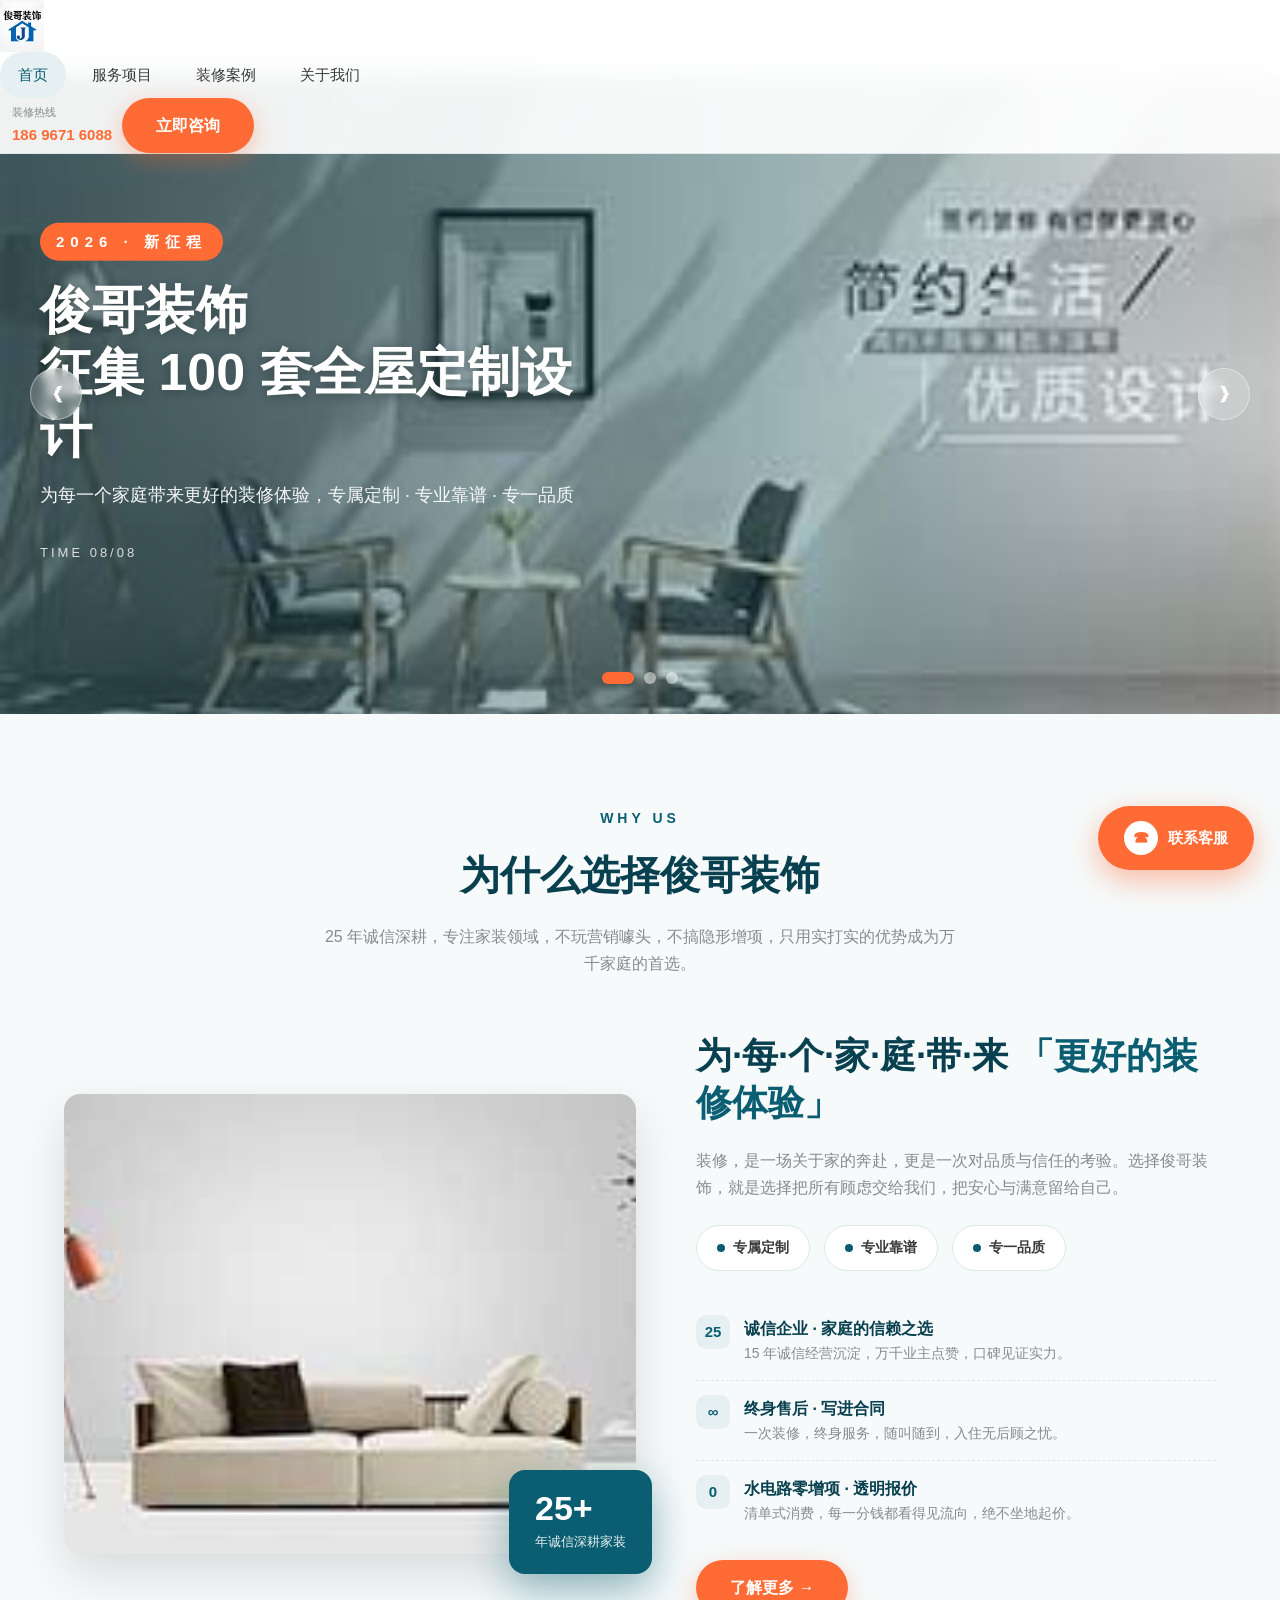
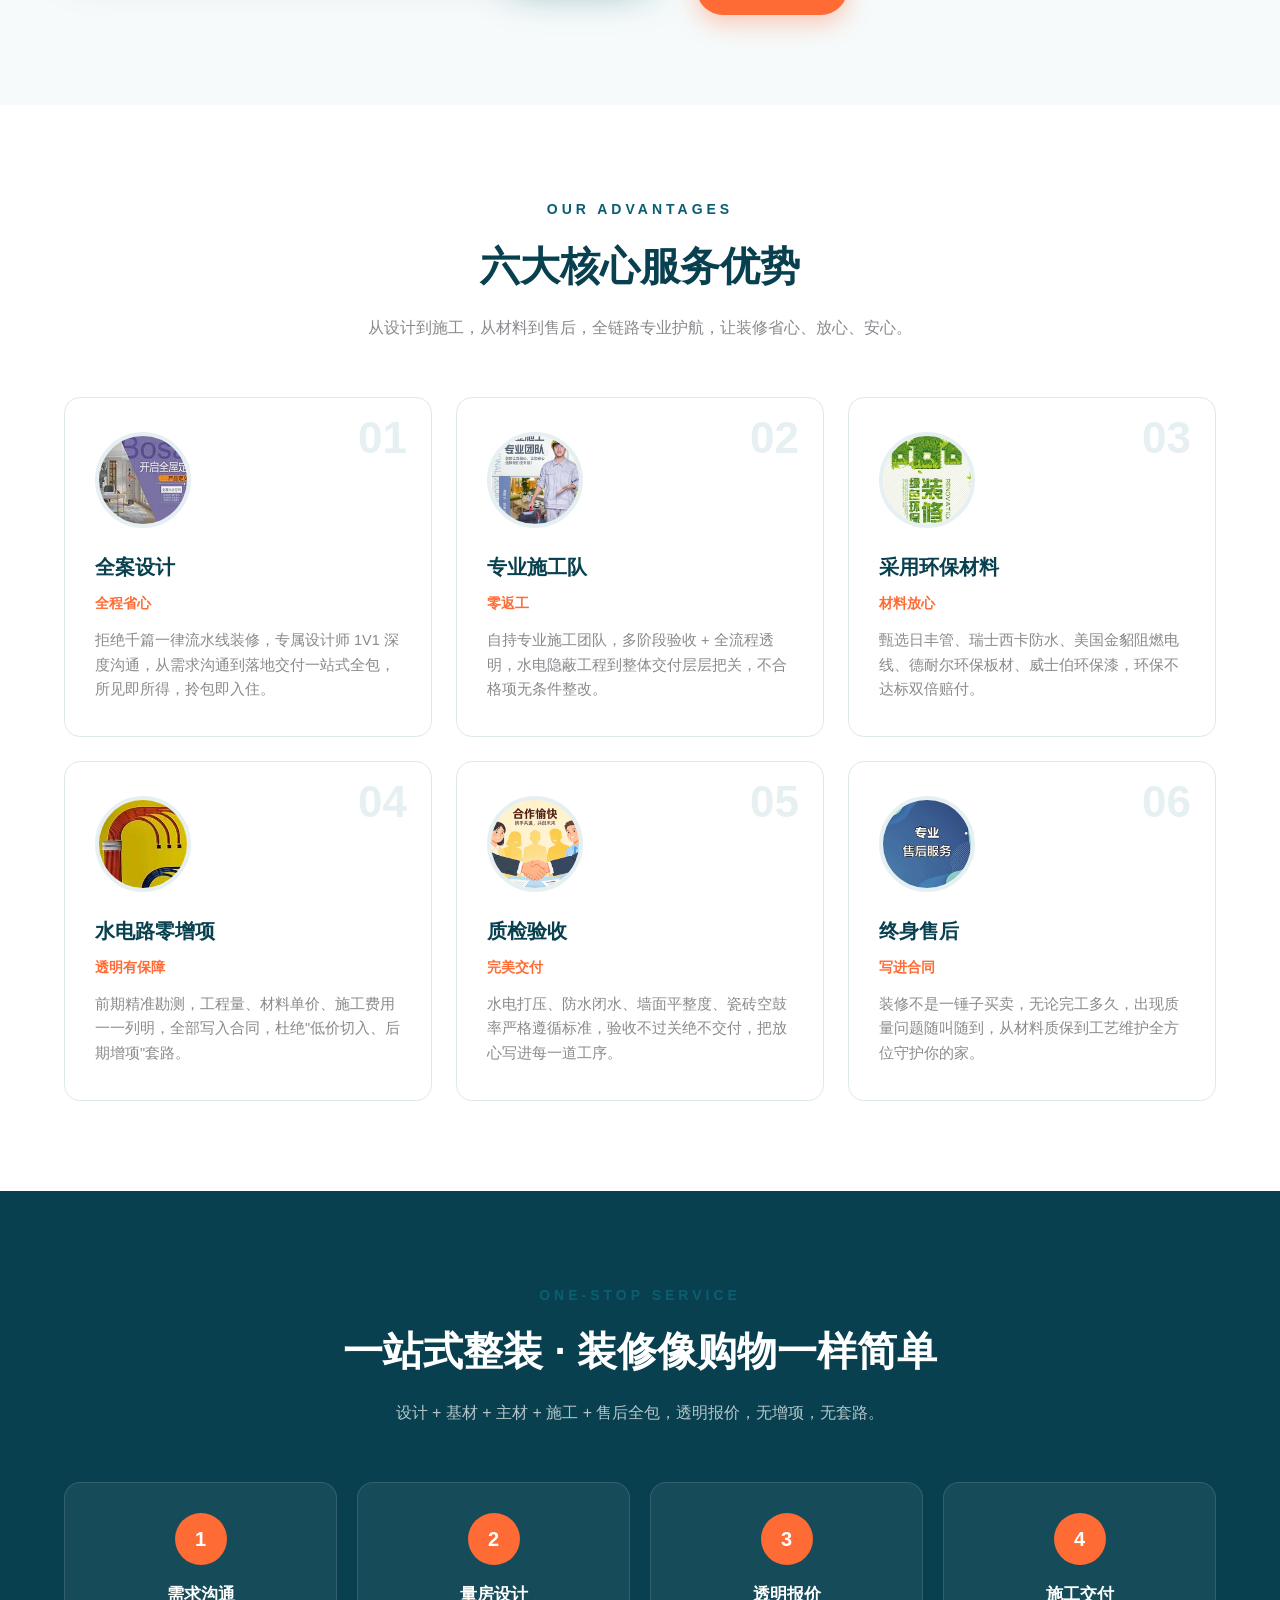
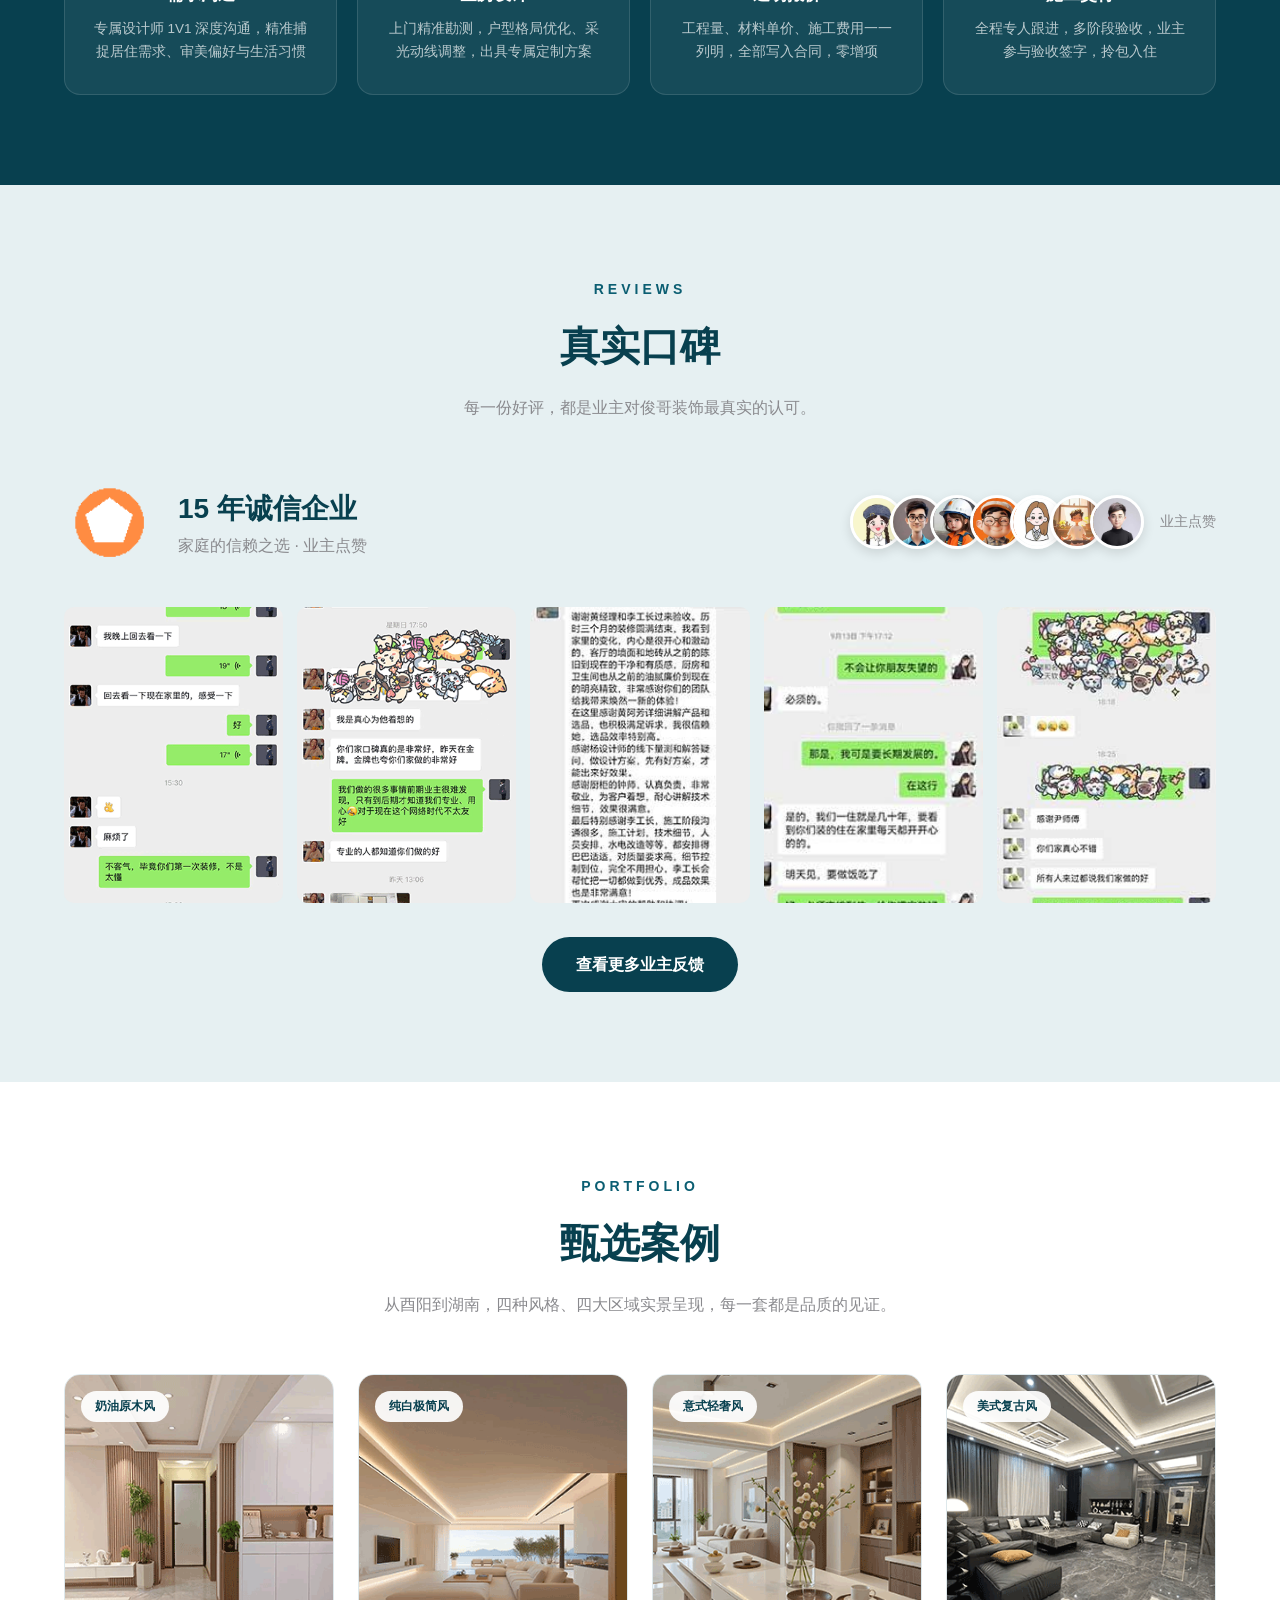
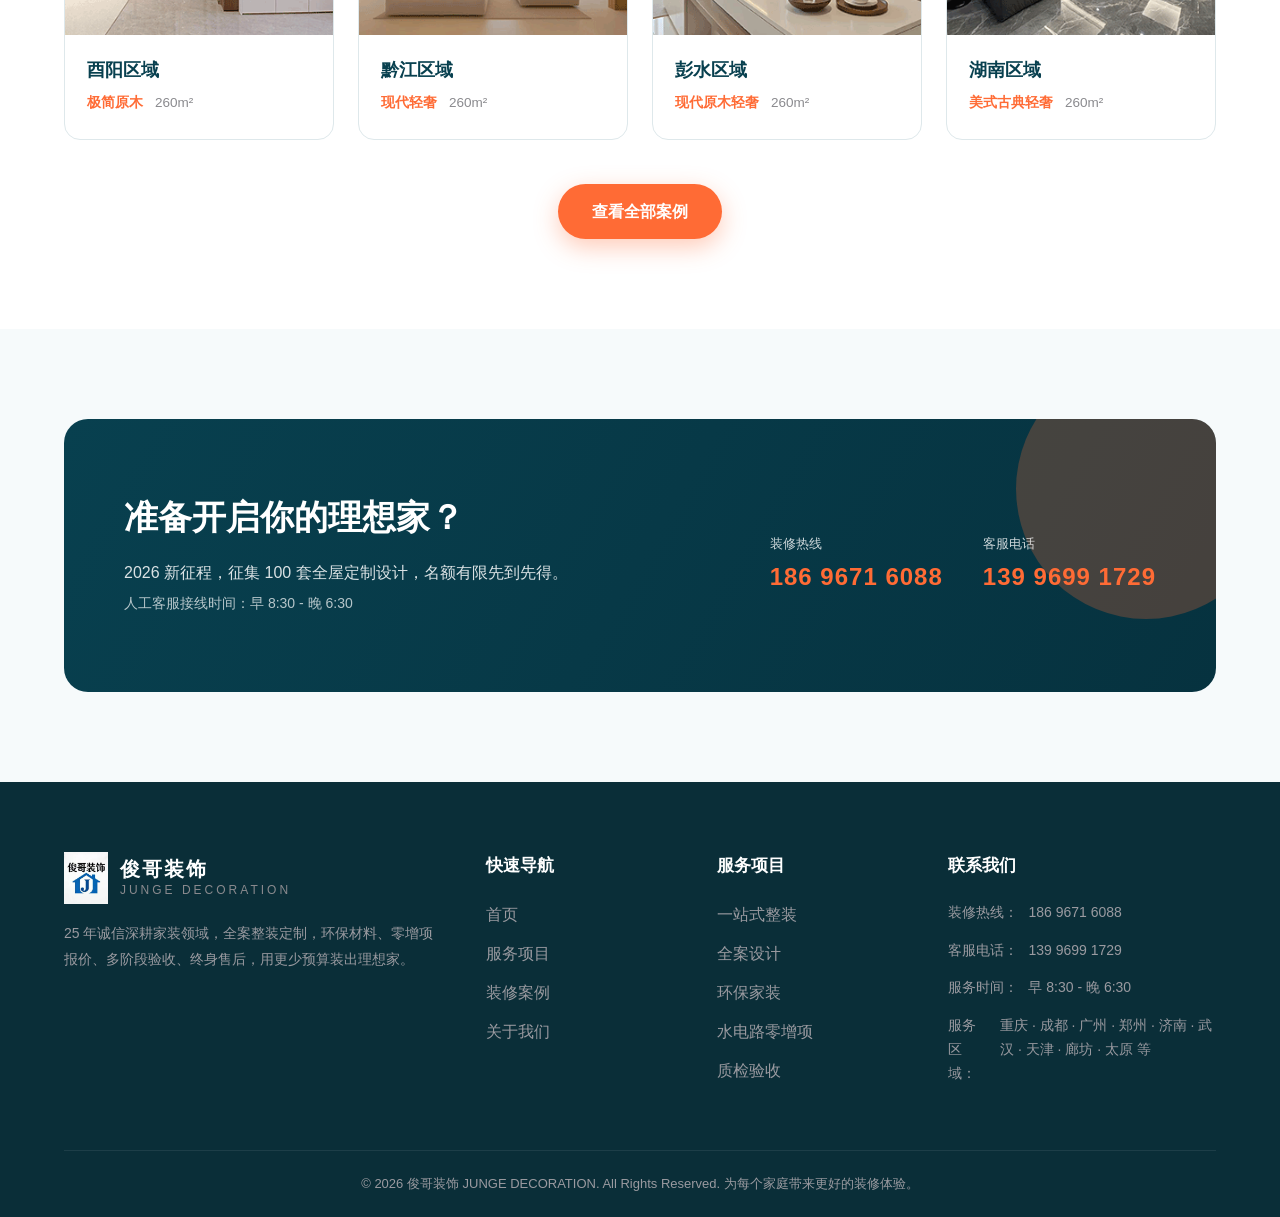
==== commit e811ab89: "update index.html" ====
--- a/index.html
+++ b/index.html
@@ -1,4 +1,4 @@
-<!DOCTYPE html>
+﻿<!DOCTYPE html>
 <html lang="zh-CN">
 <head>
   <meta charset="UTF-8" />
@@ -329,7 +329,7 @@
       <div class="footer-grid">
         <div class="footer-brand">
           <a class="brand" href="index.html">
-            <div class="brand-logo">俊</div>
+            <img class="brand-logo-img footer-brand-logo" src="images/logo.jpg" alt="俊哥装饰" />
             <div class="brand-text">
               <b style="color:#fff;">俊哥装饰</b>
               <span>JUNGE DECORATION</span>
--- a/assets/css/style.css
+++ b/assets/css/style.css
@@ -1,684 +1,698 @@
-/* =========================================================
-   俊哥装饰 · 装修服务网站 全局样式
-   主色: 品牌橙 #ff6b35 / 深灰 #1d1d1f / 原木暖调 #b98a5e
-   ========================================================= */
-:root {
-  --primary: #ff6b35;
-  --primary-dark: #e8541d;
-  --primary-light: #fff0e8;
-  --dark: #1d1d1f;
-  --dark-2: #2a2a2e;
-  --text: #3a3a3c;
-  --text-light: #8a8a8e;
-  --bg: #faf8f5;
-  --bg-white: #ffffff;
-  --border: #ece7e0;
-  --wood: #b98a5e;
-  --yellow: #ffc107;
-  --shadow: 0 10px 30px rgba(0, 0, 0, 0.06);
-  --shadow-lg: 0 20px 50px rgba(0, 0, 0, 0.12);
-  --radius: 16px;
-  --radius-sm: 10px;
-  --font: "PingFang SC", "Microsoft YaHei", "Hiragino Sans GB", "Segoe UI", sans-serif;
-}
-
-* { margin: 0; padding: 0; box-sizing: border-box; }
-
-html { scroll-behavior: smooth; }
-
-body {
-  font-family: var(--font);
-  color: var(--text);
-  background: var(--bg);
-  line-height: 1.7;
-  -webkit-font-smoothing: antialiased;
-}
-
-img { max-width: 100%; display: block; }
-a { text-decoration: none; color: inherit; }
-ul { list-style: none; }
-
-.container {
-  max-width: 1200px;
-  margin: 0 auto;
-  padding: 0 24px;
-}
-
-.section { padding: 90px 0; }
-.section--white { background: #fff; }
-.section--dark { background: var(--dark); color: #fff; }
-.section--light { background: var(--primary-light); }
-
-.section-head { text-align: center; margin-bottom: 56px; }
-.section-head .kicker {
-  display: inline-block;
-  color: var(--primary);
-  font-weight: 600;
-  letter-spacing: 4px;
-  font-size: 14px;
-  text-transform: uppercase;
-  margin-bottom: 10px;
-}
-.section-head h2 {
-  font-size: 40px;
-  font-weight: 700;
-  color: var(--dark);
-  margin-bottom: 14px;
-}
-.section-head p { color: var(--text-light); max-width: 640px; margin: 0 auto; }
-
-/* ---------- 按钮 ---------- */
-.btn {
-  display: inline-flex;
-  align-items: center;
-  gap: 8px;
-  padding: 14px 34px;
-  border-radius: 999px;
-  font-size: 16px;
-  font-weight: 600;
-  cursor: pointer;
-  border: none;
-  transition: all 0.3s ease;
-}
-.btn--primary { background: var(--primary); color: #fff; box-shadow: 0 8px 24px rgba(255, 107, 53, 0.35); }
-.btn--primary:hover { background: var(--primary-dark); transform: translateY(-2px); }
-.btn--outline { background: transparent; color: #fff; border: 1.5px solid rgba(255,255,255,0.6); }
-.btn--outline:hover { background: rgba(255,255,255,0.12); }
-.btn--dark { background: var(--dark); color: #fff; }
-.btn--dark:hover { background: #000; transform: translateY(-2px); }
-
-/* ---------- 顶部导航 ---------- */
-.header {
-  position: fixed;
-  top: 0; left: 0; right: 0;
-  z-index: 1000;
-  background: rgba(255, 255, 255, 0.92);
-  backdrop-filter: blur(12px);
-  border-bottom: 1px solid var(--border);
-  transition: box-shadow 0.3s ease;
-}
-.header.scrolled { box-shadow: 0 4px 20px rgba(0,0,0,0.08); }
-.nav {
-  display: flex;
-  align-items: center;
-  justify-content: space-between;
-  height: 74px;
-}
-.brand { display: flex; align-items: center; gap: 12px; }
-.brand-logo {
-  width: 44px; height: 44px;
-  border-radius: 12px;
-  background: linear-gradient(135deg, var(--primary), #ff9a62);
-  display: flex; align-items: center; justify-content: center;
-  color: #fff; font-weight: 800; font-size: 20px;
-}
-.brand-text { line-height: 1.1; }
-.brand-text b { font-size: 20px; color: var(--dark); display: block; letter-spacing: 2px; }
-.brand-text span { font-size: 12px; color: var(--text-light); letter-spacing: 3px; }
-
-.nav-links { display: flex; align-items: center; gap: 8px; }
-.nav-links a {
-  padding: 10px 18px;
-  border-radius: 999px;
-  font-size: 15px;
-  font-weight: 500;
-  color: var(--text);
-  transition: all 0.25s ease;
-}
-.nav-links a:hover, .nav-links a.active { background: var(--primary-light); color: var(--primary); }
-
-.nav-contact { display: flex; align-items: center; gap: 10px; margin-left: 12px; }
-.nav-contact .phone {
-  font-size: 15px; font-weight: 700; color: var(--primary);
-  white-space: nowrap;
-}
-.nav-contact .phone small { display: block; font-weight: 400; font-size: 11px; color: var(--text-light); }
-
-.nav-toggle {
-  display: none;
-  flex-direction: column;
-  gap: 5px;
-  background: none; border: none; cursor: pointer;
-  padding: 8px;
-}
-.nav-toggle span {
-  width: 26px; height: 3px;
-  background: var(--dark);
-  border-radius: 3px;
-  transition: all 0.3s ease;
-}
-
-/* ---------- Hero 轮播 ---------- */
-.hero {
-  margin-top: 74px;
-  position: relative;
-  height: 640px;
-  overflow: hidden;
-}
-.hero-track { display: flex; height: 100%; transition: transform 0.7s ease; }
-.hero-slide {
-  position: relative;
-  min-width: 100%;
-  height: 100%;
-  background-size: cover;
-  background-position: center;
-}
-.hero-slide::after {
-  content: "";
-  position: absolute; inset: 0;
-  background: linear-gradient(90deg, rgba(0,0,0,0.45) 0%, rgba(0,0,0,0.15) 60%, transparent 100%);
-}
-.hero-caption {
-  position: absolute;
-  z-index: 2;
-  top: 50%;
-  left: 0;
-  transform: translateY(-50%);
-  color: #fff;
-  max-width: 620px;
-  padding: 0 40px;
-  width: 100%;
-}
-.hero-caption .year {
-  display: inline-block;
-  font-size: 15px;
-  font-weight: 700;
-  letter-spacing: 6px;
-  background: var(--primary);
-  padding: 6px 16px;
-  border-radius: 999px;
-  margin-bottom: 18px;
-}
-.hero-caption h1 { font-size: 52px; font-weight: 800; line-height: 1.2; margin-bottom: 14px; text-shadow: 0 2px 12px rgba(0,0,0,0.3); }
-.hero-caption p { font-size: 18px; opacity: 0.95; margin-bottom: 28px; }
-.hero-caption .time { font-size: 13px; letter-spacing: 3px; opacity: 0.8; }
-
-.hero-arrow {
-  position: absolute;
-  top: 50%;
-  transform: translateY(-50%);
-  z-index: 3;
-  width: 52px; height: 52px;
-  border-radius: 50%;
-  background: rgba(255,255,255,0.18);
-  border: 1px solid rgba(255,255,255,0.4);
-  color: #fff;
-  font-size: 22px;
-  cursor: pointer;
-  transition: all 0.3s ease;
-  backdrop-filter: blur(6px);
-}
-.hero-arrow:hover { background: var(--primary); border-color: var(--primary); }
-.hero-arrow.prev { left: 30px; }
-.hero-arrow.next { right: 30px; }
-
-.hero-dots {
-  position: absolute;
-  bottom: 30px; left: 50%;
-  transform: translateX(-50%);
-  display: flex; gap: 10px;
-  z-index: 3;
-}
-.hero-dots button {
-  width: 12px; height: 12px;
-  border-radius: 50%;
-  border: none;
-  background: rgba(255,255,255,0.5);
-  cursor: pointer;
-  transition: all 0.3s ease;
-}
-.hero-dots button.active { background: var(--primary); width: 32px; border-radius: 999px; }
-
-/* ---------- 为什么选择 ---------- */
-.why-wrap { display: grid; grid-template-columns: 1.1fr 1fr; gap: 60px; align-items: center; }
-.why-media { position: relative; }
-.why-media img { border-radius: var(--radius); box-shadow: var(--shadow-lg); width: 100%; height: 460px; object-fit: cover; }
-.why-media .why-badge {
-  position: absolute;
-  right: -16px; bottom: -20px;
-  background: var(--primary);
-  color: #fff;
-  padding: 20px 26px;
-  border-radius: var(--radius);
-  box-shadow: 0 16px 40px rgba(255,107,53,0.4);
-}
-.why-badge b { font-size: 34px; display: block; line-height: 1.1; }
-.why-badge span { font-size: 13px; opacity: 0.9; }
-.why-body h2 { font-size: 36px; color: var(--dark); margin-bottom: 20px; line-height: 1.3; }
-.why-body h2 em { font-style: normal; color: var(--primary); }
-.why-body > p { color: var(--text-light); margin-bottom: 24px; }
-.why-tags { display: flex; gap: 14px; flex-wrap: wrap; margin-bottom: 30px; }
-.why-tag {
-  display: inline-flex; align-items: center; gap: 8px;
-  background: #fff;
-  border: 1px solid var(--border);
-  padding: 10px 20px;
-  border-radius: 999px;
-  font-size: 14px; font-weight: 600;
-}
-.why-tag i { width: 8px; height: 8px; border-radius: 50%; background: var(--primary); display: inline-block; }
-.why-list li {
-  display: flex; gap: 14px;
-  padding: 14px 0;
-  border-bottom: 1px dashed var(--border);
-  align-items: flex-start;
-}
-.why-list li:last-child { border-bottom: none; }
-.why-list .n {
-  flex-shrink: 0;
-  width: 34px; height: 34px;
-  border-radius: 10px;
-  background: var(--primary-light);
-  color: var(--primary);
-  font-weight: 700;
-  display: flex; align-items: center; justify-content: center;
-  font-size: 15px;
-}
-.why-list b { display: block; color: var(--dark); font-size: 16px; }
-.why-list p { font-size: 14px; color: var(--text-light); }
-
-/* ---------- 优势网格 ---------- */
-.adv-grid { display: grid; grid-template-columns: repeat(3, 1fr); gap: 24px; }
-.adv-card {
-  background: #fff;
-  border-radius: var(--radius);
-  padding: 34px 30px;
-  border: 1px solid var(--border);
-  transition: all 0.35s ease;
-  position: relative;
-  overflow: hidden;
-}
-.adv-card:hover { transform: translateY(-8px); box-shadow: var(--shadow-lg); border-color: transparent; }
-.adv-card .adv-img {
-  width: 96px; height: 96px;
-  border-radius: 50%;
-  object-fit: cover;
-  margin-bottom: 22px;
-  border: 4px solid var(--primary-light);
-}
-.adv-card h3 { font-size: 20px; color: var(--dark); margin-bottom: 8px; }
-.adv-card .adv-sub { color: var(--primary); font-weight: 600; font-size: 14px; margin-bottom: 12px; }
-.adv-card p { color: var(--text-light); font-size: 14.5px; }
-.adv-card .adv-num {
-  position: absolute;
-  top: 18px; right: 24px;
-  font-size: 44px;
-  font-weight: 800;
-  color: var(--primary-light);
-  line-height: 1;
-}
-
-/* ---------- 案例 ---------- */
-.case-grid { display: grid; grid-template-columns: repeat(4, 1fr); gap: 24px; }
-.case-card {
-  background: #fff;
-  border-radius: var(--radius);
-  overflow: hidden;
-  border: 1px solid var(--border);
-  transition: all 0.35s ease;
-  cursor: pointer;
-}
-.case-card:hover { transform: translateY(-8px); box-shadow: var(--shadow-lg); }
-.case-cover { position: relative; height: 260px; overflow: hidden; }
-.case-cover img { width: 100%; height: 100%; object-fit: cover; transition: transform 0.5s ease; }
-.case-card:hover .case-cover img { transform: scale(1.08); }
-.case-cover .case-style {
-  position: absolute;
-  top: 16px; left: 16px;
-  background: rgba(255,255,255,0.92);
-  color: var(--dark);
-  font-size: 12px;
-  font-weight: 600;
-  padding: 5px 14px;
-  border-radius: 999px;
-}
-.case-info { padding: 20px 22px 24px; }
-.case-info h3 { font-size: 18px; color: var(--dark); margin-bottom: 6px; }
-.case-info .meta { font-size: 13.5px; color: var(--text-light); display: flex; gap: 12px; align-items: center; }
-.case-info .meta b { color: var(--primary); }
-
-/* ---------- 口碑 ---------- */
-.review-head { display: flex; align-items: center; gap: 24px; margin-bottom: 40px; }
-.review-head img { width: 90px; height: 90px; border-radius: 50%; }
-.review-head h3 { font-size: 28px; color: var(--dark); }
-.review-head p { color: var(--text-light); }
-.review-avatars { display: flex; align-items: center; margin-left: auto; }
-.review-avatars img {
-  width: 54px; height: 54px;
-  border-radius: 50%;
-  object-fit: cover;
-  border: 3px solid #fff;
-  margin-left: -14px;
-  box-shadow: 0 4px 12px rgba(0,0,0,0.12);
-}
-.review-avatars img:first-child { margin-left: 0; }
-.review-avatars .tip {
-  margin-left: 16px;
-  font-size: 14px; color: var(--text-light);
-  font-weight: 500;
-}
-.review-grid { display: grid; grid-template-columns: repeat(5, 1fr); gap: 14px; }
-.review-grid img {
-  width: 100%;
-  aspect-ratio: 1 / 1.35;
-  object-fit: cover;
-  border-radius: var(--radius-sm);
-  cursor: pointer;
-  transition: transform 0.3s ease, box-shadow 0.3s ease;
-}
-.review-grid img:hover { transform: scale(1.04); box-shadow: var(--shadow-lg); }
-
-/* ---------- 全案/服务描述块 ---------- */
-.flow-grid { display: grid; grid-template-columns: repeat(4, 1fr); gap: 20px; margin-top: 50px; }
-.flow-step {
-  background: rgba(255,255,255,0.06);
-  border: 1px solid rgba(255,255,255,0.12);
-  border-radius: var(--radius);
-  padding: 30px 26px;
-  text-align: center;
-}
-.flow-step .num {
-  width: 52px; height: 52px;
-  margin: 0 auto 16px;
-  border-radius: 50%;
-  background: var(--primary);
-  color: #fff;
-  font-size: 20px;
-  font-weight: 700;
-  display: flex; align-items: center; justify-content: center;
-}
-.flow-step h4 { font-size: 17px; margin-bottom: 8px; }
-.flow-step p { font-size: 13.5px; color: rgba(255,255,255,0.7); }
-
-/* ---------- 页面 Banner ---------- */
-.page-hero {
-  margin-top: 74px;
-  position: relative;
-  padding: 120px 0;
-  background-size: cover;
-  background-position: center;
-  text-align: center;
-  color: #fff;
-}
-.page-hero::before {
-  content: "";
-  position: absolute; inset: 0;
-  background: rgba(0,0,0,0.55);
-}
-.page-hero .container { position: relative; z-index: 2; }
-.page-hero h1 { font-size: 46px; font-weight: 800; margin-bottom: 12px; }
-.page-hero p { font-size: 17px; opacity: 0.9; }
-.breadcrumb { margin-top: 16px; font-size: 14px; opacity: 0.85; }
-.breadcrumb a:hover { color: var(--primary); }
-
-/* ---------- 服务详情 ---------- */
-.svc-block { display: grid; grid-template-columns: 1fr 1fr; gap: 60px; align-items: center; padding: 30px 0; }
-.svc-block .media img { border-radius: var(--radius); box-shadow: var(--shadow-lg); width: 100%; height: 420px; object-fit: cover; }
-.svc-block h3 { font-size: 32px; color: var(--dark); margin-bottom: 8px; }
-.svc-block .svc-tag { display: inline-block; color: var(--primary); font-weight: 600; letter-spacing: 2px; font-size: 13px; margin-bottom: 14px; }
-.svc-block p { color: var(--text-light); margin-bottom: 16px; }
-.svc-block ul li {
-  display: flex; gap: 10px;
-  padding: 8px 0;
-  font-size: 15px;
-  color: var(--text);
-}
-.svc-block ul li::before { content: "✓"; color: var(--primary); font-weight: 700; }
-
-.brand-list { display: grid; grid-template-columns: repeat(5, 1fr); gap: 16px; margin-top: 26px; }
-.brand-item {
-  background: #fff;
-  border: 1px solid var(--border);
-  border-radius: var(--radius-sm);
-  padding: 20px 14px;
-  text-align: center;
-}
-.brand-item b { display: block; font-size: 15px; color: var(--dark); margin-bottom: 6px; }
-.brand-item span { font-size: 12.5px; color: var(--text-light); }
-
-/* ---------- 案例详情展示 ---------- */
-.case-detail-panel {
-  background: #fff;
-  border-radius: var(--radius);
-  box-shadow: var(--shadow);
-  overflow: hidden;
-  margin-bottom: 60px;
-}
-.case-tabs { display: flex; gap: 12px; padding: 26px 30px; border-bottom: 1px solid var(--border); flex-wrap: wrap; }
-.case-tab {
-  padding: 12px 26px;
-  border-radius: 999px;
-  border: 1px solid var(--border);
-  background: #fff;
-  cursor: pointer;
-  font-size: 15px;
-  font-weight: 600;
-  color: var(--text);
-  transition: all 0.3s ease;
-}
-.case-tab:hover { border-color: var(--primary); color: var(--primary); }
-.case-tab.active { background: var(--primary); border-color: var(--primary); color: #fff; }
-.case-show { padding: 34px 30px 44px; }
-.case-show-head { display: flex; align-items: baseline; gap: 16px; margin-bottom: 24px; flex-wrap: wrap; }
-.case-show-head h3 { font-size: 28px; color: var(--dark); }
-.case-show-head .style { color: var(--primary); font-weight: 600; }
-.case-show-head .area { color: var(--text-light); font-size: 15px; }
-.case-show-head .area b { color: var(--dark); }
-.case-gallery { display: grid; grid-template-columns: repeat(5, 1fr); gap: 14px; }
-.case-gallery img {
-  width: 100%;
-  aspect-ratio: 1 / 1.1;
-  object-fit: cover;
-  border-radius: var(--radius-sm);
-  cursor: pointer;
-  transition: transform 0.3s ease;
-}
-.case-gallery img:hover { transform: scale(1.05); }
-.case-desc {
-  margin-top: 24px;
-  background: var(--primary-light);
-  border-radius: var(--radius-sm);
-  padding: 18px 22px;
-  font-size: 15px;
-  color: var(--text);
-}
-.case-desc b { color: var(--primary); }
-
-/* ---------- 关于我们 ---------- */
-.about-lead { text-align: center; max-width: 820px; margin: 0 auto 60px; }
-.about-lead h2 { font-size: 38px; color: var(--dark); margin-bottom: 20px; }
-.about-lead p { color: var(--text-light); font-size: 16.5px; }
-.about-story { display: grid; grid-template-columns: 1fr 1fr; gap: 56px; align-items: center; }
-.about-story img { border-radius: var(--radius); box-shadow: var(--shadow-lg); height: 440px; width: 100%; object-fit: cover; }
-.about-story h3 { font-size: 30px; color: var(--dark); margin-bottom: 20px; }
-.about-story p { color: var(--text-light); margin-bottom: 16px; }
-
-.reason-item {
-  display: grid;
-  grid-template-columns: 70px 1fr;
-  gap: 26px;
-  background: #fff;
-  border: 1px solid var(--border);
-  border-radius: var(--radius);
-  padding: 30px 34px;
-  margin-bottom: 20px;
-  transition: all 0.3s ease;
-}
-.reason-item:hover { box-shadow: var(--shadow); transform: translateX(4px); }
-.reason-item .no {
-  width: 70px; height: 70px;
-  border-radius: 50%;
-  background: linear-gradient(135deg, var(--primary), #ff9a62);
-  color: #fff;
-  font-size: 24px;
-  font-weight: 800;
-  display: flex; align-items: center; justify-content: center;
-}
-.reason-item h4 { font-size: 21px; color: var(--dark); margin-bottom: 10px; }
-.reason-item p { font-size: 15px; color: var(--text-light); }
-
-.city-wrap { display: flex; flex-wrap: wrap; gap: 14px; justify-content: center; }
-.city-pill {
-  background: #fff;
-  border: 1px solid var(--border);
-  border-radius: 999px;
-  padding: 12px 28px;
-  font-size: 15px;
-  font-weight: 600;
-  color: var(--text);
-  transition: all 0.3s ease;
-}
-.city-pill:hover { background: var(--primary); color: #fff; border-color: var(--primary); }
-
-/* ---------- 联系 CTA ---------- */
-.cta {
-  position: relative;
-  background: linear-gradient(120deg, var(--dark) 0%, #3a3a3e 100%);
-  border-radius: 24px;
-  padding: 70px 60px;
-  color: #fff;
-  display: flex;
-  align-items: center;
-  justify-content: space-between;
-  gap: 40px;
-  overflow: hidden;
-}
-.cta::before {
-  content: "";
-  position: absolute;
-  right: -60px; top: -60px;
-  width: 260px; height: 260px;
-  border-radius: 50%;
-  background: rgba(255,107,53,0.25);
-}
-.cta h3 { font-size: 34px; margin-bottom: 12px; }
-.cta p { opacity: 0.85; margin-bottom: 6px; }
-.cta .phones { display: flex; gap: 40px; margin-top: 16px; }
-.cta .phones b { font-size: 24px; color: var(--yellow); display: block; letter-spacing: 1px; }
-.cta .phones span { font-size: 13px; opacity: 0.8; }
-
-/* ---------- 页脚 ---------- */
-.footer { background: #141416; color: #9a9aa0; padding: 70px 0 0; }
-.footer-grid { display: grid; grid-template-columns: 2fr 1fr 1fr 1.4fr; gap: 40px; padding-bottom: 50px; }
-.footer h4 { color: #fff; font-size: 17px; margin-bottom: 20px; }
-.footer-brand p { font-size: 14px; margin-top: 16px; line-height: 1.9; }
-.footer-links li { margin-bottom: 12px; }
-.footer-links a:hover { color: var(--primary); }
-.footer-contact li { display: flex; gap: 10px; margin-bottom: 14px; font-size: 14px; }
-.footer-bottom {
-  border-top: 1px solid rgba(255,255,255,0.08);
-  padding: 22px 0;
-  text-align: center;
-  font-size: 13px;
-}
-
-/* ---------- 浮动按钮 ---------- */
-.float-call {
-  position: fixed;
-  right: 26px; bottom: 30px;
-  z-index: 999;
-  display: flex;
-  align-items: center;
-  gap: 10px;
-  background: var(--yellow);
-  color: var(--dark);
-  font-weight: 700;
-  padding: 15px 26px;
-  border-radius: 999px;
-  box-shadow: 0 10px 30px rgba(255,193,7,0.45);
-  font-size: 15px;
-  transition: all 0.3s ease;
-}
-.float-call:hover { transform: translateY(-4px); box-shadow: 0 16px 40px rgba(255,193,7,0.55); }
-.float-call .ico {
-  width: 34px; height: 34px;
-  border-radius: 50%;
-  background: var(--dark);
-  color: var(--yellow);
-  display: flex; align-items: center; justify-content: center;
-  font-size: 16px;
-}
-
-/* ---------- 轻量动画 ---------- */
-.reveal { opacity: 0; transform: translateY(40px); transition: opacity 0.7s ease, transform 0.7s ease; }
-.reveal.visible { opacity: 1; transform: translateY(0); }
-
-/* ---------- 图片灯箱 ---------- */
-.lightbox {
-  position: fixed;
-  inset: 0;
-  background: rgba(0,0,0,0.88);
-  z-index: 2000;
-  display: none;
-  align-items: center;
-  justify-content: center;
-  padding: 40px;
-}
-.lightbox.open { display: flex; }
-.lightbox img { max-width: 92vw; max-height: 88vh; border-radius: 8px; box-shadow: 0 30px 80px rgba(0,0,0,0.6); }
-.lightbox .lb-close {
-  position: absolute;
-  top: 24px; right: 30px;
-  width: 50px; height: 50px;
-  border-radius: 50%;
-  background: rgba(255,255,255,0.15);
-  border: none;
-  color: #fff;
-  font-size: 26px;
-  cursor: pointer;
-}
-
-/* ---------- 响应式 ---------- */
-@media (max-width: 1024px) {
-  .adv-grid, .case-grid { grid-template-columns: repeat(2, 1fr); }
-  .review-grid { grid-template-columns: repeat(4, 1fr); }
-  .case-gallery { grid-template-columns: repeat(3, 1fr); }
-  .footer-grid { grid-template-columns: 1fr 1fr; }
-  .why-wrap, .svc-block, .about-story { grid-template-columns: 1fr; gap: 40px; }
-  .hero-caption h1 { font-size: 40px; }
-}
-
-@media (max-width: 768px) {
-  .nav-toggle { display: flex; }
-  .nav-links {
-    position: fixed;
-    top: 74px; left: 0; right: 0;
-    background: #fff;
-    flex-direction: column;
-    padding: 20px 24px;
-    gap: 6px;
-    border-bottom: 1px solid var(--border);
-    transform: translateY(-120%);
-    transition: transform 0.35s ease;
-    box-shadow: 0 20px 40px rgba(0,0,0,0.1);
-  }
-  .nav-links.open { transform: translateY(0); }
-  .nav-links a { width: 100%; text-align: center; }
-  .nav-contact { display: none; }
-  .hero { height: 500px; }
-  .hero-caption { padding: 0 28px; }
-  .hero-caption h1 { font-size: 32px; }
-  .hero-caption p { font-size: 15px; }
-  .hero-arrow.prev { left: 14px; }
-  .hero-arrow.next { right: 14px; }
-  .section { padding: 60px 0; }
-  .section-head h2 { font-size: 30px; }
-  .adv-grid, .case-grid { grid-template-columns: 1fr; }
-  .review-grid { grid-template-columns: repeat(2, 1fr); }
-  .case-gallery { grid-template-columns: repeat(2, 1fr); }
-  .flow-grid { grid-template-columns: 1fr 1fr; }
-  .brand-list { grid-template-columns: repeat(3, 1fr); }
-  .cta { flex-direction: column; text-align: center; padding: 50px 28px; }
-  .cta .phones { flex-direction: column; gap: 16px; }
-  .review-head { flex-direction: column; align-items: flex-start; }
-  .review-avatars { margin-left: 0; margin-top: 16px; }
-  .page-hero h1 { font-size: 34px; }
-  .reason-item { grid-template-columns: 1fr; text-align: center; justify-items: center; }
-}
-
-@media (max-width: 480px) {
-  .flow-grid { grid-template-columns: 1fr; }
-  .brand-list { grid-template-columns: repeat(2, 1fr); }
-  .footer-grid { grid-template-columns: 1fr; }
-  .case-gallery { grid-template-columns: 1fr 1fr; }
-}
+/* =========================================================
+   俊哥装饰 · 装修服务网站 全局样式
+   主色: 深蓝绿 #0B5E72 / 衍生 #08404f、浅蓝绿 #e6f0f2 / 点缀橙 #FF6B35
+   ========================================================= */
+:root {
+  --primary: #0B5E72;
+  --primary-dark: #08404f;
+  --primary-light: #e6f0f2;
+  --accent: #FF6B35;
+  --accent-dark: #e8541d;
+  --accent-light: #fff0e8;
+  --dark: #08404f;
+  --dark-2: #06323f;
+  --text: #3a3a3c;
+  --text-light: #8a8a8e;
+  --bg: #f6fafb;
+  --bg-white: #ffffff;
+  --border: #dee8eb;
+  --wood: #b98a5e;
+  --yellow: #FF6B35;
+  --shadow: 0 10px 30px rgba(0, 0, 0, 0.06);
+  --shadow-lg: 0 20px 50px rgba(0, 0, 0, 0.12);
+  --radius: 16px;
+  --radius-sm: 10px;
+  --font: "PingFang SC", "Microsoft YaHei", "Hiragino Sans GB", "Segoe UI", sans-serif;
+}
+
+* { margin: 0; padding: 0; box-sizing: border-box; }
+
+html { scroll-behavior: smooth; }
+
+body {
+  font-family: var(--font);
+  color: var(--text);
+  background: var(--bg);
+  line-height: 1.7;
+  -webkit-font-smoothing: antialiased;
+}
+
+img { max-width: 100%; display: block; }
+a { text-decoration: none; color: inherit; }
+ul { list-style: none; }
+
+.container {
+  max-width: 1200px;
+  margin: 0 auto;
+  padding: 0 24px;
+}
+
+.section { padding: 90px 0; }
+.section--white { background: #fff; }
+.section--dark { background: var(--dark); color: #fff; }
+.section--light { background: var(--primary-light); }
+
+.section-head { text-align: center; margin-bottom: 56px; }
+.section-head .kicker {
+  display: inline-block;
+  color: var(--primary);
+  font-weight: 600;
+  letter-spacing: 4px;
+  font-size: 14px;
+  text-transform: uppercase;
+  margin-bottom: 10px;
+}
+.section-head h2 {
+  font-size: 40px;
+  font-weight: 700;
+  color: var(--dark);
+  margin-bottom: 14px;
+}
+.section-head p { color: var(--text-light); max-width: 640px; margin: 0 auto; }
+
+/* ---------- 按钮 ---------- */
+.btn {
+  display: inline-flex;
+  align-items: center;
+  gap: 8px;
+  padding: 14px 34px;
+  border-radius: 999px;
+  font-size: 16px;
+  font-weight: 600;
+  cursor: pointer;
+  border: none;
+  transition: all 0.3s ease;
+}
+.btn--primary { background: var(--accent); color: #fff; box-shadow: 0 8px 24px rgba(255, 107, 53, 0.35); }
+.btn--primary:hover { background: var(--accent-dark); transform: translateY(-2px); }
+.btn--outline { background: transparent; color: #fff; border: 1.5px solid rgba(255,255,255,0.6); }
+.btn--outline:hover { background: rgba(255,255,255,0.12); }
+.btn--dark { background: var(--dark); color: #fff; }
+.btn--dark:hover { background: #062b34; transform: translateY(-2px); }
+
+/* ---------- 顶部导航 ---------- */
+.header {
+  position: fixed;
+  top: 0; left: 0; right: 0;
+  z-index: 1000;
+  background: rgba(255, 255, 255, 0.92);
+  backdrop-filter: blur(12px);
+  border-bottom: 1px solid var(--border);
+  transition: box-shadow 0.3s ease;
+}
+.header.scrolled { box-shadow: 0 4px 20px rgba(0,0,0,0.08); }
+.nav {
+  display: flex;
+  align-items: center;
+  justify-content: space-between;
+  height: 74px;
+}
+.brand { display: flex; align-items: center; gap: 12px; }
+.brand-logo {
+  width: 44px; height: 44px;
+  border-radius: 12px;
+  background: linear-gradient(135deg, var(--primary), #0a7a94);
+  display: flex; align-items: center; justify-content: center;
+  color: #fff; font-weight: 800; font-size: 20px;
+}
+.brand-text { line-height: 1.1; }
+.brand-text b { font-size: 20px; color: var(--dark); display: block; letter-spacing: 2px; }
+.brand-text span { font-size: 12px; color: var(--text-light); letter-spacing: 3px; }
+
+.nav-links { display: flex; align-items: center; gap: 8px; }
+.nav-links a {
+  padding: 10px 18px;
+  border-radius: 999px;
+  font-size: 15px;
+  font-weight: 500;
+  color: var(--text);
+  transition: all 0.25s ease;
+}
+.nav-links a:hover, .nav-links a.active { background: var(--primary-light); color: var(--primary); }
+
+.nav-contact { display: flex; align-items: center; gap: 10px; margin-left: 12px; }
+.nav-contact .phone {
+  font-size: 15px; font-weight: 700; color: var(--accent);
+  white-space: nowrap;
+}
+.nav-contact .phone small { display: block; font-weight: 400; font-size: 11px; color: var(--text-light); }
+
+.nav-toggle {
+  display: none;
+  flex-direction: column;
+  gap: 5px;
+  background: none; border: none; cursor: pointer;
+  padding: 8px;
+}
+.nav-toggle span {
+  width: 26px; height: 3px;
+  background: var(--dark);
+  border-radius: 3px;
+  transition: all 0.3s ease;
+}
+
+/* ---------- Hero 轮播 ---------- */
+.hero {
+  margin-top: 74px;
+  position: relative;
+  height: 640px;
+  overflow: hidden;
+}
+.hero-track { display: flex; height: 100%; transition: transform 0.7s ease; }
+.hero-slide {
+  position: relative;
+  min-width: 100%;
+  height: 100%;
+  background-size: cover;
+  background-position: center;
+}
+.hero-slide::after {
+  content: "";
+  position: absolute; inset: 0;
+  background: linear-gradient(90deg, rgba(6,50,63,0.55) 0%, rgba(11,94,114,0.28) 60%, transparent 100%);
+}
+.hero-caption {
+  position: absolute;
+  z-index: 2;
+  top: 50%;
+  left: 0;
+  transform: translateY(-50%);
+  color: #fff;
+  max-width: 620px;
+  padding: 0 40px;
+  width: 100%;
+}
+.hero-caption .year {
+  display: inline-block;
+  font-size: 15px;
+  font-weight: 700;
+  letter-spacing: 6px;
+  background: var(--accent);
+  padding: 6px 16px;
+  border-radius: 999px;
+  margin-bottom: 18px;
+}
+.hero-caption h1 { font-size: 52px; font-weight: 800; line-height: 1.2; margin-bottom: 14px; text-shadow: 0 2px 12px rgba(0,0,0,0.3); }
+.hero-caption p { font-size: 18px; opacity: 0.95; margin-bottom: 28px; }
+.hero-caption .time { font-size: 13px; letter-spacing: 3px; opacity: 0.8; }
+
+.hero-arrow {
+  position: absolute;
+  top: 50%;
+  transform: translateY(-50%);
+  z-index: 3;
+  width: 52px; height: 52px;
+  border-radius: 50%;
+  background: rgba(255,255,255,0.18);
+  border: 1px solid rgba(255,255,255,0.4);
+  color: #fff;
+  font-size: 22px;
+  cursor: pointer;
+  transition: all 0.3s ease;
+  backdrop-filter: blur(6px);
+}
+.hero-arrow:hover { background: var(--accent); border-color: var(--accent); }
+.hero-arrow.prev { left: 30px; }
+.hero-arrow.next { right: 30px; }
+
+.hero-dots {
+  position: absolute;
+  bottom: 30px; left: 50%;
+  transform: translateX(-50%);
+  display: flex; gap: 10px;
+  z-index: 3;
+}
+.hero-dots button {
+  width: 12px; height: 12px;
+  border-radius: 50%;
+  border: none;
+  background: rgba(255,255,255,0.5);
+  cursor: pointer;
+  transition: all 0.3s ease;
+}
+.hero-dots button.active { background: var(--accent); width: 32px; border-radius: 999px; }
+
+/* ---------- 为什么选择 ---------- */
+.why-wrap { display: grid; grid-template-columns: 1.1fr 1fr; gap: 60px; align-items: center; }
+.why-media { position: relative; }
+.why-media img { border-radius: var(--radius); box-shadow: var(--shadow-lg); width: 100%; height: 460px; object-fit: cover; }
+.why-media .why-badge {
+  position: absolute;
+  right: -16px; bottom: -20px;
+  background: var(--primary);
+  color: #fff;
+  padding: 20px 26px;
+  border-radius: var(--radius);
+  box-shadow: 0 16px 40px rgba(13,99,120,0.4);
+}
+.why-badge b { font-size: 34px; display: block; line-height: 1.1; }
+.why-badge span { font-size: 13px; opacity: 0.9; }
+.why-body h2 { font-size: 36px; color: var(--dark); margin-bottom: 20px; line-height: 1.3; }
+.why-body h2 em { font-style: normal; color: var(--primary); }
+.why-body > p { color: var(--text-light); margin-bottom: 24px; }
+.why-tags { display: flex; gap: 14px; flex-wrap: wrap; margin-bottom: 30px; }
+.why-tag {
+  display: inline-flex; align-items: center; gap: 8px;
+  background: #fff;
+  border: 1px solid var(--border);
+  padding: 10px 20px;
+  border-radius: 999px;
+  font-size: 14px; font-weight: 600;
+}
+.why-tag i { width: 8px; height: 8px; border-radius: 50%; background: var(--primary); display: inline-block; }
+.why-list li {
+  display: flex; gap: 14px;
+  padding: 14px 0;
+  border-bottom: 1px dashed var(--border);
+  align-items: flex-start;
+}
+.why-list li:last-child { border-bottom: none; }
+.why-list .n {
+  flex-shrink: 0;
+  width: 34px; height: 34px;
+  border-radius: 10px;
+  background: var(--primary-light);
+  color: var(--primary);
+  font-weight: 700;
+  display: flex; align-items: center; justify-content: center;
+  font-size: 15px;
+}
+.why-list b { display: block; color: var(--dark); font-size: 16px; }
+.why-list p { font-size: 14px; color: var(--text-light); }
+
+/* ---------- 优势网格 ---------- */
+.adv-grid { display: grid; grid-template-columns: repeat(3, 1fr); gap: 24px; }
+.adv-card {
+  background: #fff;
+  border-radius: var(--radius);
+  padding: 34px 30px;
+  border: 1px solid var(--border);
+  transition: all 0.35s ease;
+  position: relative;
+  overflow: hidden;
+}
+.adv-card:hover { transform: translateY(-8px); box-shadow: var(--shadow-lg); border-color: transparent; }
+.adv-card .adv-img {
+  width: 96px; height: 96px;
+  border-radius: 50%;
+  object-fit: cover;
+  margin-bottom: 22px;
+  border: 4px solid var(--primary-light);
+}
+.adv-card h3 { font-size: 20px; color: var(--dark); margin-bottom: 8px; }
+.adv-card .adv-sub { color: var(--accent); font-weight: 600; font-size: 14px; margin-bottom: 12px; }
+.adv-card p { color: var(--text-light); font-size: 14.5px; }
+.adv-card .adv-num {
+  position: absolute;
+  top: 18px; right: 24px;
+  font-size: 44px;
+  font-weight: 800;
+  color: var(--primary-light);
+  line-height: 1;
+}
+
+/* ---------- 案例 ---------- */
+.case-grid { display: grid; grid-template-columns: repeat(4, 1fr); gap: 24px; }
+.case-card {
+  background: #fff;
+  border-radius: var(--radius);
+  overflow: hidden;
+  border: 1px solid var(--border);
+  transition: all 0.35s ease;
+  cursor: pointer;
+}
+.case-card:hover { transform: translateY(-8px); box-shadow: var(--shadow-lg); }
+.case-cover { position: relative; height: 260px; overflow: hidden; }
+.case-cover img { width: 100%; height: 100%; object-fit: cover; transition: transform 0.5s ease; }
+.case-card:hover .case-cover img { transform: scale(1.08); }
+.case-cover .case-style {
+  position: absolute;
+  top: 16px; left: 16px;
+  background: rgba(255,255,255,0.92);
+  color: var(--dark);
+  font-size: 12px;
+  font-weight: 600;
+  padding: 5px 14px;
+  border-radius: 999px;
+}
+.case-info { padding: 20px 22px 24px; }
+.case-info h3 { font-size: 18px; color: var(--dark); margin-bottom: 6px; }
+.case-info .meta { font-size: 13.5px; color: var(--text-light); display: flex; gap: 12px; align-items: center; }
+.case-info .meta b { color: var(--accent); }
+
+/* ---------- 口碑 ---------- */
+.review-head { display: flex; align-items: center; gap: 24px; margin-bottom: 40px; }
+.review-head img { width: 90px; height: 90px; border-radius: 50%; }
+.review-head h3 { font-size: 28px; color: var(--dark); }
+.review-head p { color: var(--text-light); }
+.review-avatars { display: flex; align-items: center; margin-left: auto; }
+.review-avatars img {
+  width: 54px; height: 54px;
+  border-radius: 50%;
+  object-fit: cover;
+  border: 3px solid #fff;
+  margin-left: -14px;
+  box-shadow: 0 4px 12px rgba(0,0,0,0.12);
+}
+.review-avatars img:first-child { margin-left: 0; }
+.review-avatars .tip {
+  margin-left: 16px;
+  font-size: 14px; color: var(--text-light);
+  font-weight: 500;
+}
+.review-grid { display: grid; grid-template-columns: repeat(5, 1fr); gap: 14px; }
+.review-grid img {
+  width: 100%;
+  aspect-ratio: 1 / 1.35;
+  object-fit: cover;
+  border-radius: var(--radius-sm);
+  cursor: pointer;
+  transition: transform 0.3s ease, box-shadow 0.3s ease;
+}
+.review-grid img:hover { transform: scale(1.04); box-shadow: var(--shadow-lg); }
+
+/* ---------- 全案/服务描述块 ---------- */
+.flow-grid { display: grid; grid-template-columns: repeat(4, 1fr); gap: 20px; margin-top: 50px; }
+.flow-step {
+  background: rgba(255,255,255,0.06);
+  border: 1px solid rgba(255,255,255,0.12);
+  border-radius: var(--radius);
+  padding: 30px 26px;
+  text-align: center;
+}
+.flow-step .num {
+  width: 52px; height: 52px;
+  margin: 0 auto 16px;
+  border-radius: 50%;
+  background: var(--accent);
+  color: #fff;
+  font-size: 20px;
+  font-weight: 700;
+  display: flex; align-items: center; justify-content: center;
+}
+.flow-step h4 { font-size: 17px; margin-bottom: 8px; }
+.flow-step p { font-size: 13.5px; color: rgba(255,255,255,0.7); }
+
+/* ---------- 页面 Banner ---------- */
+.page-hero {
+  margin-top: 74px;
+  position: relative;
+  padding: 120px 0;
+  background-size: cover;
+  background-position: center;
+  text-align: center;
+  color: #fff;
+}
+.page-hero::before {
+  content: "";
+  position: absolute; inset: 0;
+  background: rgba(0,0,0,0.55);
+}
+.page-hero .container { position: relative; z-index: 2; }
+.page-hero h1 { font-size: 46px; font-weight: 800; margin-bottom: 12px; }
+.page-hero p { font-size: 17px; opacity: 0.9; }
+.breadcrumb { margin-top: 16px; font-size: 14px; opacity: 0.85; }
+.breadcrumb a:hover { color: var(--primary); }
+
+/* ---------- 服务详情 ---------- */
+.svc-block { display: grid; grid-template-columns: 1fr 1fr; gap: 60px; align-items: center; padding: 30px 0; }
+.svc-block .media img { border-radius: var(--radius); box-shadow: var(--shadow-lg); width: 100%; height: 420px; object-fit: cover; }
+.svc-block h3 { font-size: 32px; color: var(--dark); margin-bottom: 8px; }
+.svc-block .svc-tag { display: inline-block; color: var(--accent); font-weight: 600; letter-spacing: 2px; font-size: 13px; margin-bottom: 14px; }
+.svc-block p { color: var(--text-light); margin-bottom: 16px; }
+.svc-block ul li {
+  display: flex; gap: 10px;
+  padding: 8px 0;
+  font-size: 15px;
+  color: var(--text);
+}
+.svc-block ul li::before { content: "✓"; color: var(--accent); font-weight: 700; }
+
+.brand-list { display: grid; grid-template-columns: repeat(5, 1fr); gap: 16px; margin-top: 26px; }
+.brand-item {
+  background: #fff;
+  border: 1px solid var(--border);
+  border-radius: var(--radius-sm);
+  padding: 20px 14px;
+  text-align: center;
+}
+.brand-item b { display: block; font-size: 15px; color: var(--dark); margin-bottom: 6px; }
+.brand-item span { font-size: 12.5px; color: var(--text-light); }
+
+/* ---------- 案例详情展示 ---------- */
+.case-detail-panel {
+  background: #fff;
+  border-radius: var(--radius);
+  box-shadow: var(--shadow);
+  overflow: hidden;
+  margin-bottom: 60px;
+}
+.case-tabs { display: flex; gap: 12px; padding: 26px 30px; border-bottom: 1px solid var(--border); flex-wrap: wrap; }
+.case-tab {
+  padding: 12px 26px;
+  border-radius: 999px;
+  border: 1px solid var(--border);
+  background: #fff;
+  cursor: pointer;
+  font-size: 15px;
+  font-weight: 600;
+  color: var(--text);
+  transition: all 0.3s ease;
+}
+.case-tab:hover { border-color: var(--primary); color: var(--primary); }
+.case-tab.active { background: var(--primary); border-color: var(--primary); color: #fff; }
+.case-show { padding: 34px 30px 44px; }
+.case-show-head { display: flex; align-items: baseline; gap: 16px; margin-bottom: 24px; flex-wrap: wrap; }
+.case-show-head h3 { font-size: 28px; color: var(--dark); }
+.case-show-head .style { color: var(--accent); font-weight: 600; }
+.case-show-head .area { color: var(--text-light); font-size: 15px; }
+.case-show-head .area b { color: var(--dark); }
+.case-gallery { display: grid; grid-template-columns: repeat(5, 1fr); gap: 14px; }
+.case-gallery img {
+  width: 100%;
+  aspect-ratio: 1 / 1.1;
+  object-fit: cover;
+  border-radius: var(--radius-sm);
+  cursor: pointer;
+  transition: transform 0.3s ease;
+}
+.case-gallery img:hover { transform: scale(1.05); }
+.case-desc {
+  margin-top: 24px;
+  background: var(--primary-light);
+  border-radius: var(--radius-sm);
+  padding: 18px 22px;
+  font-size: 15px;
+  color: var(--text);
+}
+.case-desc b { color: var(--accent); }
+
+/* ---------- 关于我们 ---------- */
+.about-lead { text-align: center; max-width: 820px; margin: 0 auto 60px; }
+.about-lead h2 { font-size: 38px; color: var(--dark); margin-bottom: 20px; }
+.about-lead p { color: var(--text-light); font-size: 16.5px; }
+.about-story { display: grid; grid-template-columns: 1fr 1fr; gap: 56px; align-items: center; }
+.about-story img { border-radius: var(--radius); box-shadow: var(--shadow-lg); height: 440px; width: 100%; object-fit: cover; }
+.about-story h3 { font-size: 30px; color: var(--dark); margin-bottom: 20px; }
+.about-story p { color: var(--text-light); margin-bottom: 16px; }
+
+.reason-item {
+  display: grid;
+  grid-template-columns: 70px 1fr;
+  gap: 26px;
+  background: #fff;
+  border: 1px solid var(--border);
+  border-radius: var(--radius);
+  padding: 30px 34px;
+  margin-bottom: 20px;
+  transition: all 0.3s ease;
+}
+.reason-item:hover { box-shadow: var(--shadow); transform: translateX(4px); }
+.reason-item .no {
+  width: 70px; height: 70px;
+  border-radius: 50%;
+  background: linear-gradient(135deg, var(--primary), #0a7a94);
+  color: #fff;
+  font-size: 24px;
+  font-weight: 800;
+  display: flex; align-items: center; justify-content: center;
+}
+.reason-item h4 { font-size: 21px; color: var(--dark); margin-bottom: 10px; }
+.reason-item p { font-size: 15px; color: var(--text-light); }
+
+.city-wrap { display: flex; flex-wrap: wrap; gap: 14px; justify-content: center; }
+.city-pill {
+  background: #fff;
+  border: 1px solid var(--border);
+  border-radius: 999px;
+  padding: 12px 28px;
+  font-size: 15px;
+  font-weight: 600;
+  color: var(--text);
+  transition: all 0.3s ease;
+}
+.city-pill:hover { background: var(--primary); color: #fff; border-color: var(--primary); }
+
+/* ---------- 联系 CTA ---------- */
+.cta {
+  position: relative;
+  background: linear-gradient(120deg, var(--dark) 0%, #06323f 100%);
+  border-radius: 24px;
+  padding: 70px 60px;
+  color: #fff;
+  display: flex;
+  align-items: center;
+  justify-content: space-between;
+  gap: 40px;
+  overflow: hidden;
+}
+.cta::before {
+  content: "";
+  position: absolute;
+  right: -60px; top: -60px;
+  width: 260px; height: 260px;
+  border-radius: 50%;
+  background: rgba(255,107,53,0.25);
+}
+.cta h3 { font-size: 34px; margin-bottom: 12px; }
+.cta p { opacity: 0.85; margin-bottom: 6px; }
+.cta .phones { display: flex; gap: 40px; margin-top: 16px; }
+.cta .phones b { font-size: 24px; color: var(--accent); display: block; letter-spacing: 1px; }
+.cta .phones span { font-size: 13px; opacity: 0.8; }
+
+/* ---------- 页脚 ---------- */
+.footer { background: #0a2e38; color: #9a9aa0; padding: 70px 0 0; }
+.footer-grid { display: grid; grid-template-columns: 2fr 1fr 1fr 1.4fr; gap: 40px; padding-bottom: 50px; }
+.footer h4 { color: #fff; font-size: 17px; margin-bottom: 20px; }
+.footer-brand p { font-size: 14px; margin-top: 16px; line-height: 1.9; }
+.footer-links li { margin-bottom: 12px; }
+.footer-links a:hover { color: var(--primary); }
+.footer-contact li { display: flex; gap: 10px; margin-bottom: 14px; font-size: 14px; }
+.footer-bottom {
+  border-top: 1px solid rgba(255,255,255,0.08);
+  padding: 22px 0;
+  text-align: center;
+  font-size: 13px;
+}
+
+/* ---------- 浮动按钮 ---------- */
+.float-call {
+  position: fixed;
+  right: 26px; bottom: 30px;
+  z-index: 999;
+  display: flex;
+  align-items: center;
+  gap: 10px;
+  background: var(--accent);
+  color: #fff;
+  font-weight: 700;
+  padding: 15px 26px;
+  border-radius: 999px;
+  box-shadow: 0 10px 30px rgba(255,107,53,0.45);
+  font-size: 15px;
+  transition: all 0.3s ease;
+}
+.float-call:hover { transform: translateY(-4px); box-shadow: 0 16px 40px rgba(255,107,53,0.55); }
+.float-call .ico {
+  width: 34px; height: 34px;
+  border-radius: 50%;
+  background: #fff;
+  color: var(--accent);
+  display: flex; align-items: center; justify-content: center;
+  font-size: 16px;
+}
+
+/* ---------- 轻量动画 ---------- */
+.reveal { opacity: 0; transform: translateY(40px); transition: opacity 0.7s ease, transform 0.7s ease; }
+.reveal.visible { opacity: 1; transform: translateY(0); }
+
+/* ---------- 图片灯箱 ---------- */
+.lightbox {
+  position: fixed;
+  inset: 0;
+  background: rgba(0,0,0,0.88);
+  z-index: 2000;
+  display: none;
+  align-items: center;
+  justify-content: center;
+  padding: 40px;
+}
+.lightbox.open { display: flex; }
+.lightbox img { max-width: 92vw; max-height: 88vh; border-radius: 8px; box-shadow: 0 30px 80px rgba(0,0,0,0.6); }
+.lightbox .lb-close {
+  position: absolute;
+  top: 24px; right: 30px;
+  width: 50px; height: 50px;
+  border-radius: 50%;
+  background: rgba(255,255,255,0.15);
+  border: none;
+  color: #fff;
+  font-size: 26px;
+  cursor: pointer;
+}
+
+/* ---------- 响应式 ---------- */
+@media (max-width: 1024px) {
+  .adv-grid, .case-grid { grid-template-columns: repeat(2, 1fr); }
+  .review-grid { grid-template-columns: repeat(4, 1fr); }
+  .case-gallery { grid-template-columns: repeat(3, 1fr); }
+  .footer-grid { grid-template-columns: 1fr 1fr; }
+  .why-wrap, .svc-block, .about-story { grid-template-columns: 1fr; gap: 40px; }
+  .hero-caption h1 { font-size: 40px; }
+}
+
+@media (max-width: 768px) {
+  .nav-toggle { display: flex; }
+  .nav-links {
+    position: fixed;
+    top: 74px; left: 0; right: 0;
+    background: #fff;
+    flex-direction: column;
+    padding: 20px 24px;
+    gap: 6px;
+    border-bottom: 1px solid var(--border);
+    transform: translateY(-120%);
+    transition: transform 0.35s ease;
+    box-shadow: 0 20px 40px rgba(0,0,0,0.1);
+  }
+  .nav-links.open { transform: translateY(0); }
+  .nav-links a { width: 100%; text-align: center; }
+  .nav-contact { display: none; }
+  .hero { height: 500px; }
+  .hero-caption { padding: 0 28px; }
+  .hero-caption h1 { font-size: 32px; }
+  .hero-caption p { font-size: 15px; }
+  .hero-arrow.prev { left: 14px; }
+  .hero-arrow.next { right: 14px; }
+  .section { padding: 60px 0; }
+  .section-head h2 { font-size: 30px; }
+  .adv-grid, .case-grid { grid-template-columns: 1fr; }
+  .review-grid { grid-template-columns: repeat(2, 1fr); }
+  .case-gallery { grid-template-columns: repeat(2, 1fr); }
+  .flow-grid { grid-template-columns: 1fr 1fr; }
+  .brand-list { grid-template-columns: repeat(3, 1fr); }
+  .cta { flex-direction: column; text-align: center; padding: 50px 28px; }
+  .cta .phones { flex-direction: column; gap: 16px; }
+  .review-head { flex-direction: column; align-items: flex-start; }
+  .review-avatars { margin-left: 0; margin-top: 16px; }
+  .page-hero h1 { font-size: 34px; }
+  .reason-item { grid-template-columns: 1fr; text-align: center; justify-items: center; }
+}
+
+@media (max-width: 480px) {
+  .flow-grid { grid-template-columns: 1fr; }
+  .brand-list { grid-template-columns: repeat(2, 1fr); }
+  .footer-grid { grid-template-columns: 1fr; }
+  .case-gallery { grid-template-columns: 1fr 1fr; }
+}
+
+/* 导航商标图片样式（替换原文字 Logo） */
+.brand-logo-img {
+  height: 52px;
+  width: auto;
+  display: block;
+  object-fit: contain;
+}
+@media (max-width: 640px) {
+  .brand-logo-img { height: 44px; }
+}
